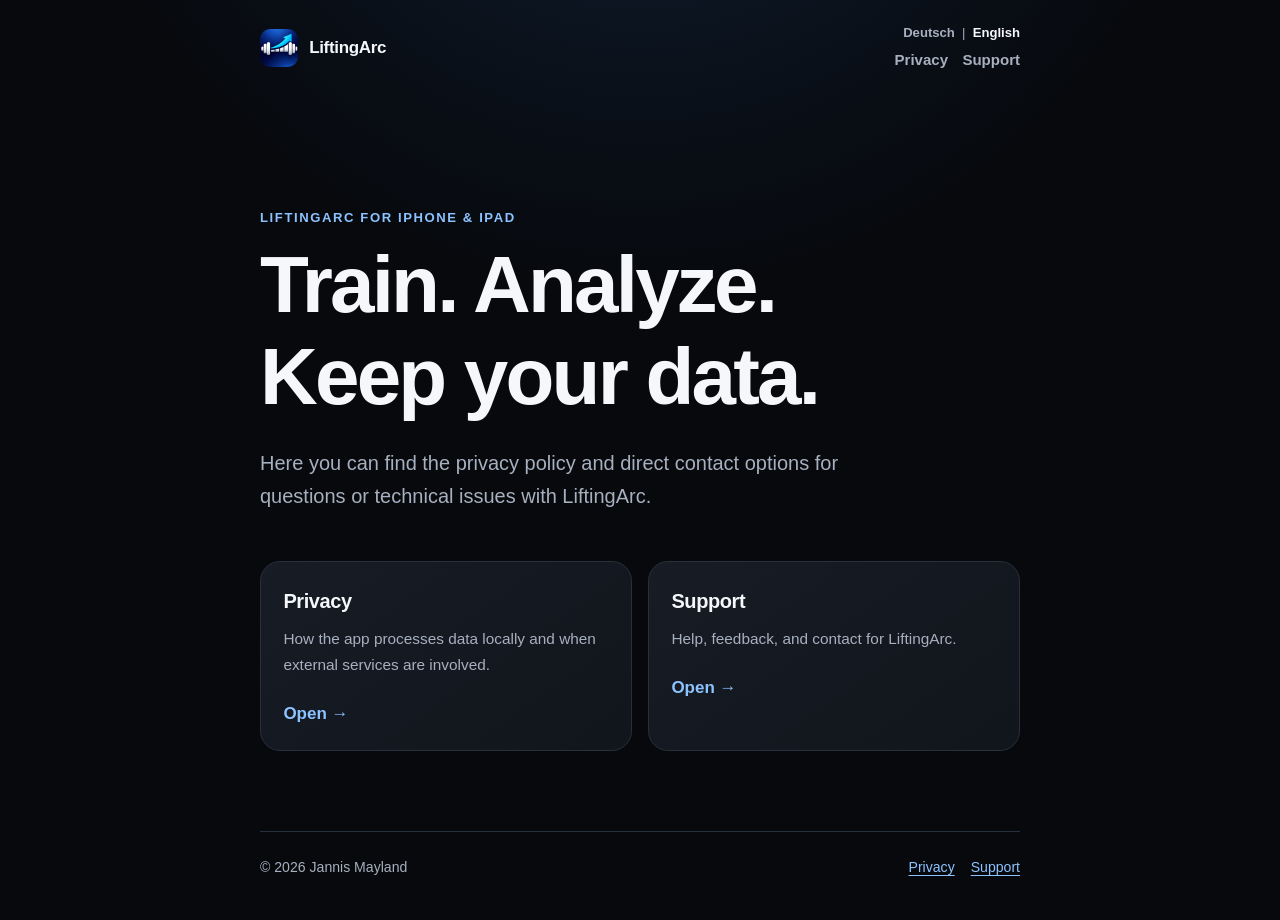
==== en/index.html @ fb60d9b6 "Add English home page" ====
<!doctype html>
<html lang="en">
  <head>
    <meta charset="utf-8">
    <meta name="viewport" content="width=device-width, initial-scale=1">
    <meta name="description" content="Privacy and support for the iOS app LiftingArc.">
    <meta name="referrer" content="no-referrer">
    <link rel="alternate" hreflang="de" href="https://jamay5555.github.io/liftingarc/">
    <link rel="alternate" hreflang="en" href="https://jamay5555.github.io/liftingarc/en/">
    <title>LiftingArc – Privacy &amp; Support</title>
    <link rel="icon" href="../app-icon.png" type="image/png">
    <link rel="stylesheet" href="../styles.css">
  </head>
  <body>
    <a class="skip-link" href="#content">Skip to content</a>
    <header class="site-header">
      <a class="brand" href="./" aria-label="LiftingArc home">
        <img src="../app-icon.png" alt="" width="38" height="38">
        <span>LiftingArc</span>
      </a>
      <div class="header-actions">
        <nav class="language-switch" aria-label="Select language">
          <a href="../" lang="de">Deutsch</a>
          <span aria-hidden="true">|</span>
          <a href="./" aria-current="page">English</a>
        </nav>
        <nav class="site-nav" aria-label="Main navigation">
          <a href="../privacy/en/">Privacy</a>
          <a href="../support/en/">Support</a>
        </nav>
      </div>
    </header>

    <main id="content">
      <p class="eyebrow">LiftingArc for iPhone &amp; iPad</p>
      <h1>Train. Analyze. Keep your data.</h1>
      <p class="lead">
        Here you can find the privacy policy and direct contact options for questions or technical issues with LiftingArc.
      </p>

      <div class="action-grid">
        <a class="action-card" href="../privacy/en/">
          <span class="card-title">Privacy</span>
          <span class="card-copy">How the app processes data locally and when external services are involved.</span>
          <span class="card-arrow" aria-hidden="true">Open →</span>
        </a>
        <a class="action-card" href="../support/en/">
          <span class="card-title">Support</span>
          <span class="card-copy">Help, feedback, and contact for LiftingArc.</span>
          <span class="card-arrow" aria-hidden="true">Open →</span>
        </a>
      </div>
    </main>

    <footer class="site-footer">
      <p>© 2026 Jannis Mayland</p>
      <nav aria-label="Legal links">
        <a href="../privacy/en/">Privacy</a>
        <a href="../support/en/">Support</a>
      </nav>
    </footer>
  </body>
</html>
---- styles.css ----
:root {
  color-scheme: dark;
  --background: #07090d;
  --surface: #11151c;
  --surface-raised: #171c25;
  --border: #28303d;
  --text: #f5f7fb;
  --muted: #a7b0bf;
  --accent: #5aa7ff;
  --accent-strong: #8cc3ff;
  --max-width: 760px;
}

* {
  box-sizing: border-box;
}

html {
  background: var(--background);
  scroll-behavior: smooth;
}

body {
  min-height: 100vh;
  margin: 0;
  background:
    radial-gradient(circle at 50% -18rem, rgba(55, 130, 220, 0.19), transparent 36rem),
    var(--background);
  color: var(--text);
  font-family: -apple-system, BlinkMacSystemFont, "SF Pro Text", "Segoe UI", sans-serif;
  font-size: 17px;
  line-height: 1.65;
  -webkit-font-smoothing: antialiased;
}

a {
  color: var(--accent-strong);
  text-underline-offset: 0.18em;
}

a:hover {
  color: #c2dfff;
}

a:focus-visible {
  border-radius: 5px;
  outline: 3px solid var(--accent);
  outline-offset: 4px;
}

.skip-link {
  position: absolute;
  top: -5rem;
  left: 1rem;
  z-index: 10;
  padding: 0.7rem 1rem;
  border-radius: 10px;
  background: var(--text);
  color: var(--background);
  font-weight: 700;
}

.skip-link:focus {
  top: 1rem;
}

.site-header,
.site-footer,
main {
  width: min(calc(100% - 2rem), var(--max-width));
  margin-inline: auto;
}

.site-header {
  display: flex;
  align-items: center;
  justify-content: space-between;
  gap: 1rem;
  padding-block: 1.4rem;
}

.brand {
  display: inline-flex;
  align-items: center;
  gap: 0.7rem;
  color: var(--text);
  font-weight: 750;
  letter-spacing: -0.02em;
  text-decoration: none;
}

.brand img {
  width: 38px;
  height: 38px;
  border-radius: 10px;
}

.header-actions {
  display: grid;
  justify-items: end;
  gap: 0.25rem;
}

.site-nav,
.language-switch {
  display: flex;
  flex-wrap: wrap;
  justify-content: flex-end;
}

.site-nav {
  gap: 0.35rem 0.9rem;
}

.language-switch {
  gap: 0.2rem 0.45rem;
  color: var(--muted);
  font-size: 0.82rem;
}

.site-nav a,
.language-switch a {
  color: var(--muted);
  font-weight: 650;
  text-decoration: none;
}

.site-nav a {
  font-size: 0.94rem;
}

.language-switch a[aria-current="page"],
.site-nav a[aria-current="page"],
.site-nav a:hover,
.language-switch a:hover {
  color: var(--text);
}

main {
  padding-block: clamp(3.5rem, 10vw, 7rem) 5rem;
}

.document main {
  padding-top: clamp(2.5rem, 7vw, 5rem);
}

.eyebrow {
  margin: 0 0 0.65rem;
  color: var(--accent-strong);
  font-size: 0.82rem;
  font-weight: 800;
  letter-spacing: 0.12em;
  text-transform: uppercase;
}

h1,
h2 {
  line-height: 1.15;
  letter-spacing: -0.035em;
  text-wrap: balance;
}

h1 {
  max-width: 15ch;
  margin: 0;
  font-size: clamp(2.55rem, 9vw, 5rem);
}

.document h1 {
  max-width: 18ch;
  font-size: clamp(2.35rem, 7vw, 4.25rem);
}

h2 {
  margin: 3.2rem 0 0.8rem;
  font-size: clamp(1.45rem, 4vw, 1.85rem);
}

p,
ul {
  margin-block: 0 1rem;
}

ul {
  padding-left: 1.35rem;
}

li + li {
  margin-top: 0.4rem;
}

.lead {
  max-width: 58ch;
  margin-top: 1.5rem;
  color: var(--muted);
  font-size: clamp(1.08rem, 2.5vw, 1.25rem);
}

.action-grid {
  display: grid;
  grid-template-columns: repeat(2, minmax(0, 1fr));
  gap: 1rem;
  margin-top: 3rem;
}

.action-card {
  min-height: 190px;
  padding: 1.4rem;
  border: 1px solid var(--border);
  border-radius: 20px;
  background: linear-gradient(145deg, var(--surface-raised), var(--surface));
  color: var(--text);
  text-decoration: none;
}

.action-card:hover {
  border-color: #3f6f9f;
  color: var(--text);
}

.action-card span {
  display: block;
}

.action-card .card-title {
  margin-bottom: 0.55rem;
  font-size: 1.25rem;
  font-weight: 750;
  letter-spacing: -0.02em;
}

.action-card .card-copy {
  color: var(--muted);
  font-size: 0.96rem;
}

.action-card .card-arrow {
  margin-top: 1.4rem;
  color: var(--accent-strong);
  font-weight: 750;
}

.meta {
  margin: 0.9rem 0 2.5rem;
  color: var(--muted);
  font-size: 0.94rem;
}

.notice,
.contact-card {
  margin-block: 2rem;
  padding: 1.25rem 1.35rem;
  border: 1px solid var(--border);
  border-radius: 16px;
  background: var(--surface);
}

.notice p:last-child,
.contact-card p:last-child {
  margin-bottom: 0;
}

.contact-link {
  display: inline-block;
  font-size: clamp(1.05rem, 4vw, 1.3rem);
  font-weight: 750;
  overflow-wrap: anywhere;
}

.site-footer {
  display: flex;
  flex-wrap: wrap;
  justify-content: space-between;
  gap: 0.7rem 1.2rem;
  padding-block: 1.5rem 2.5rem;
  border-top: 1px solid var(--border);
  color: var(--muted);
  font-size: 0.88rem;
}

.site-footer p {
  margin: 0;
}

.site-footer nav {
  display: flex;
  gap: 1rem;
}

@media (max-width: 620px) {
  .site-header {
    align-items: flex-start;
    flex-direction: column;
  }

  .header-actions,
  .site-nav,
  .language-switch {
    justify-items: start;
    justify-content: flex-start;
  }

  .action-grid {
    grid-template-columns: 1fr;
  }

  .action-card {
    min-height: 0;
  }
}

@media (prefers-reduced-motion: reduce) {
  html {
    scroll-behavior: auto;
  }
}
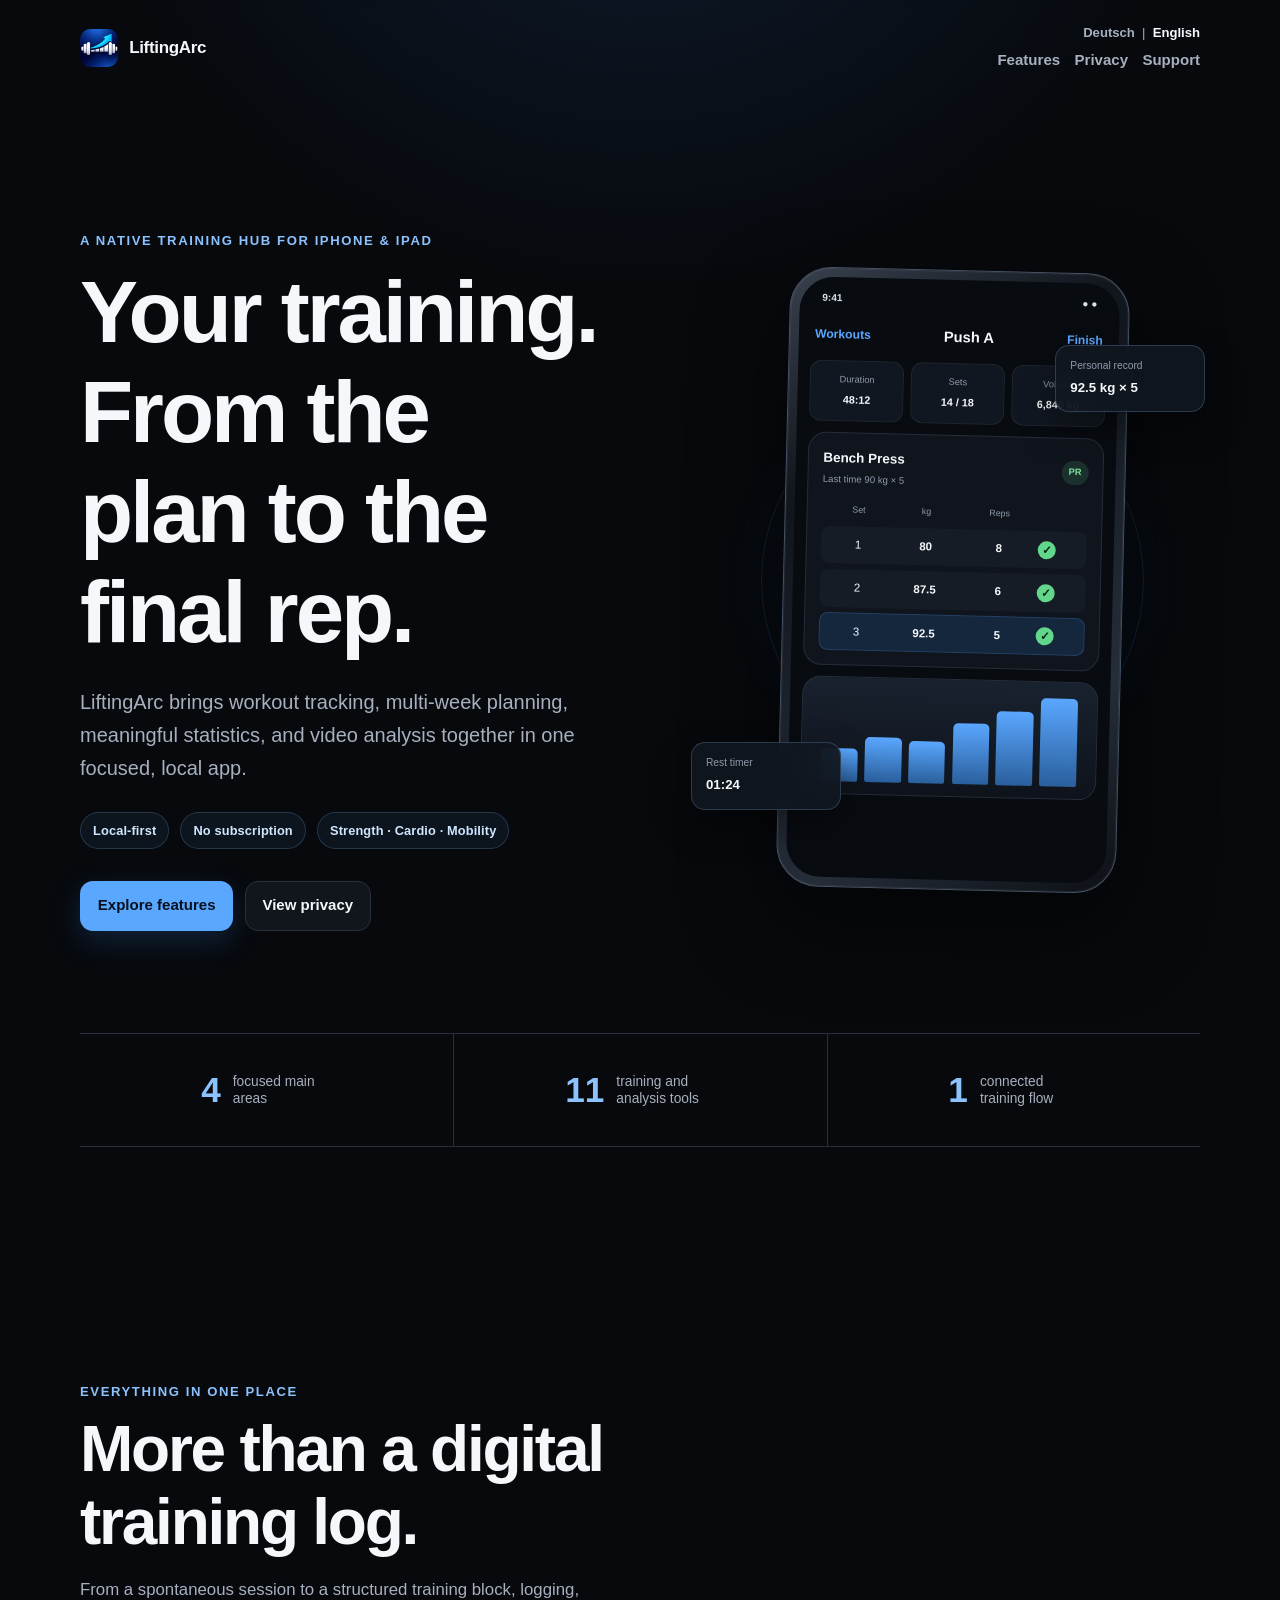
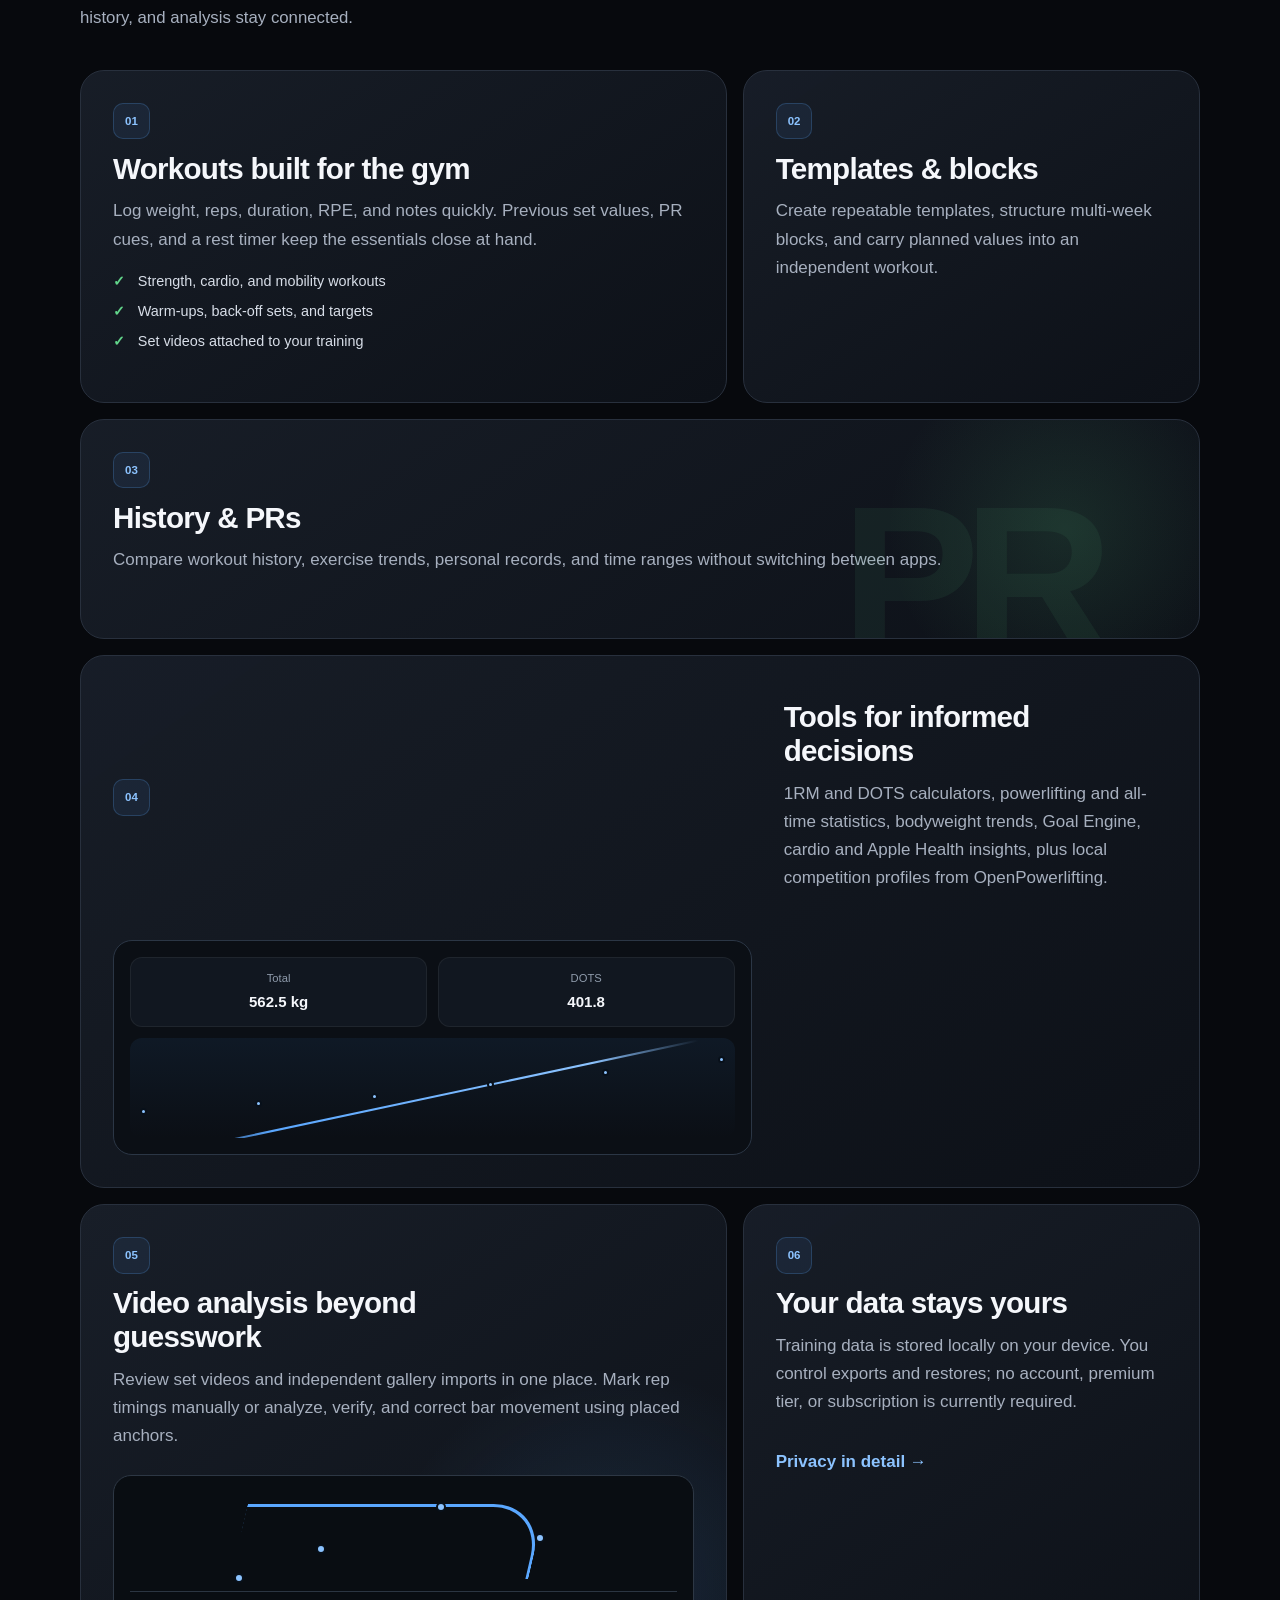
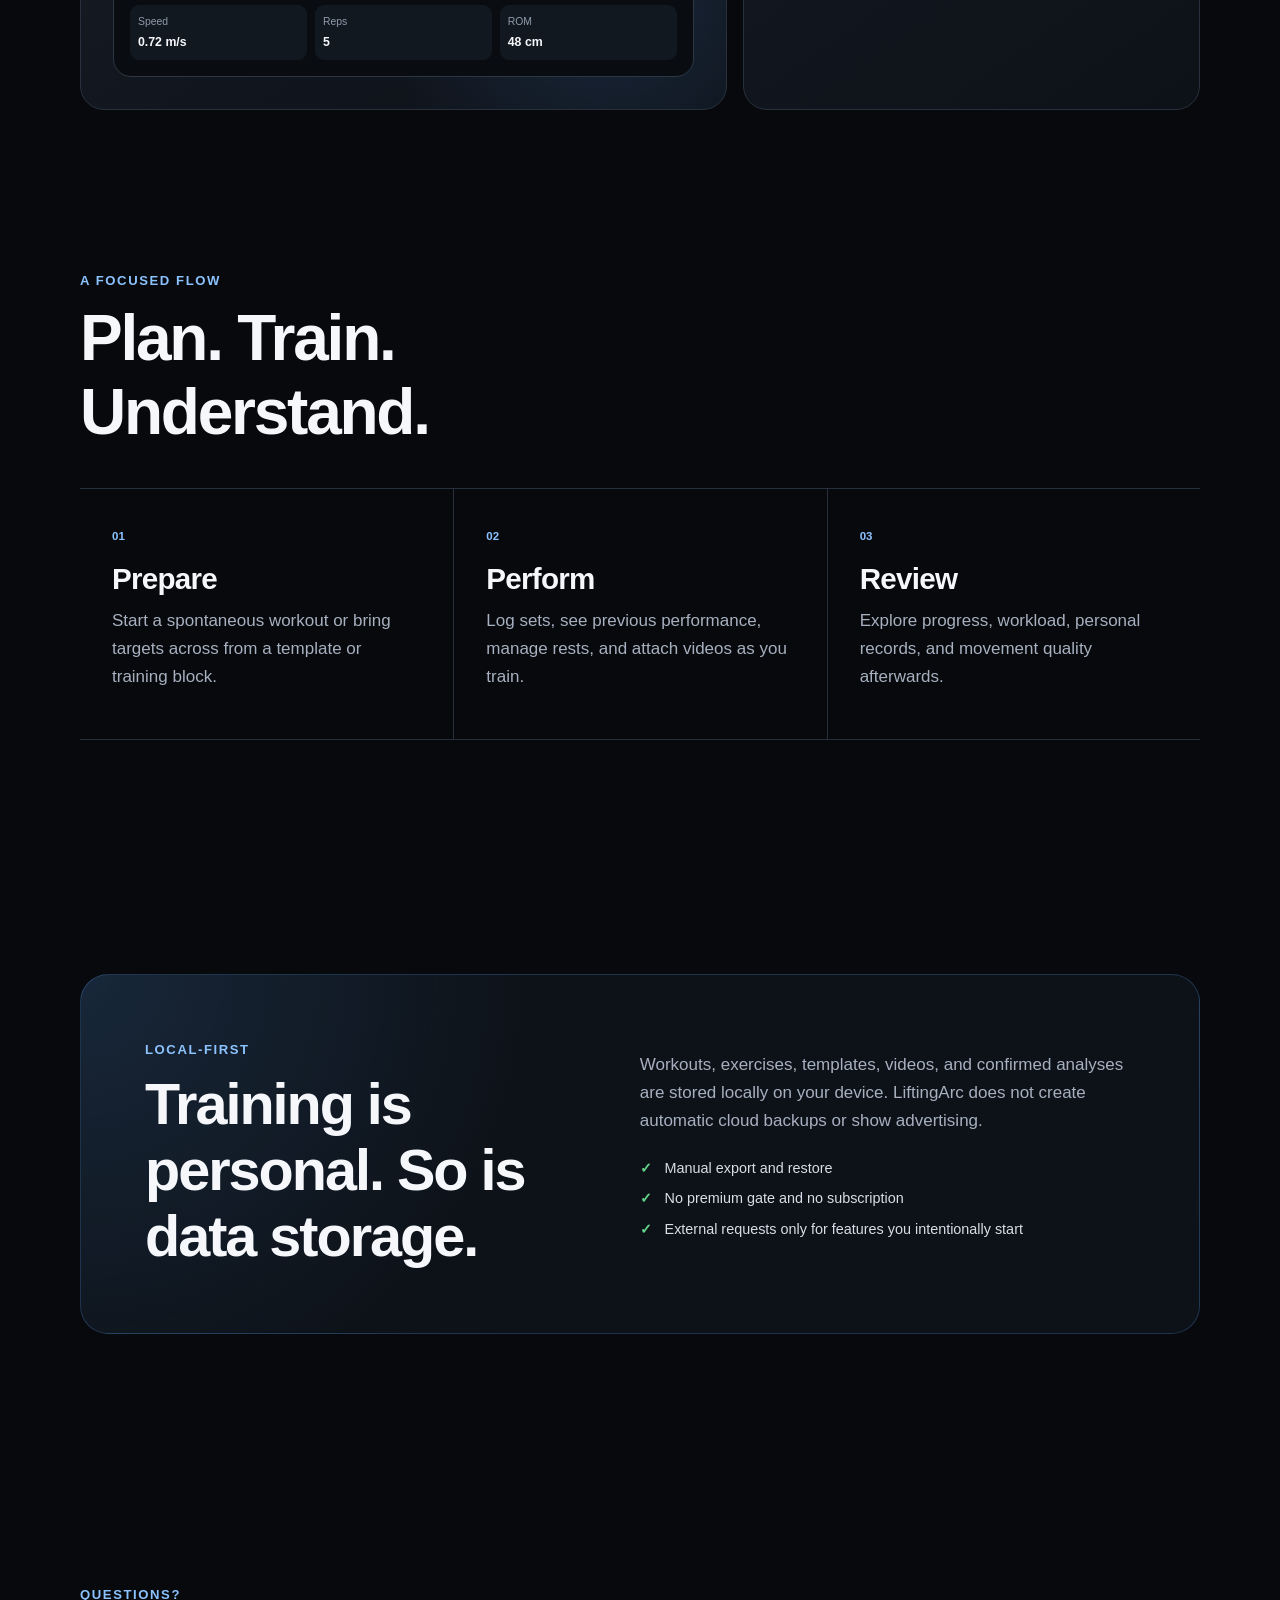
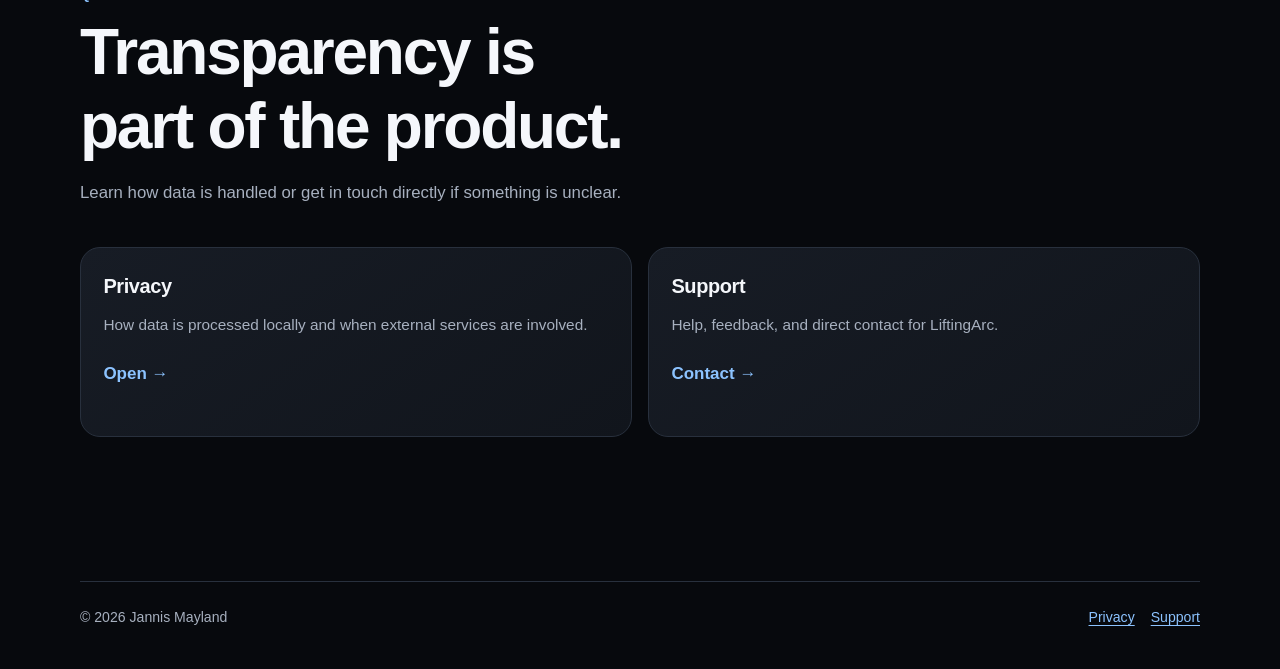
==== commit 343be8d1: "Expand LiftingArc product landing page" ====
--- a/en/index.html
+++ b/en/index.html
@@ -3,61 +3,80 @@
   <head>
     <meta charset="utf-8">
     <meta name="viewport" content="width=device-width, initial-scale=1">
-    <meta name="description" content="Privacy and support for the iOS app LiftingArc.">
+    <meta name="description" content="LiftingArc is a local iOS app for workout tracking, training plans, statistics, and video analysis on iPhone and iPad.">
     <meta name="referrer" content="no-referrer">
     <link rel="alternate" hreflang="de" href="https://jamay5555.github.io/liftingarc/">
     <link rel="alternate" hreflang="en" href="https://jamay5555.github.io/liftingarc/en/">
-    <title>LiftingArc – Privacy &amp; Support</title>
+    <title>LiftingArc – Plan, track, and analyze your training</title>
     <link rel="icon" href="../app-icon.png" type="image/png">
     <link rel="stylesheet" href="../styles.css">
   </head>
-  <body>
+  <body class="landing">
     <a class="skip-link" href="#content">Skip to content</a>
     <header class="site-header">
-      <a class="brand" href="./" aria-label="LiftingArc home">
-        <img src="../app-icon.png" alt="" width="38" height="38">
-        <span>LiftingArc</span>
-      </a>
+      <a class="brand" href="./" aria-label="LiftingArc home"><img src="../app-icon.png" alt="" width="38" height="38"><span>LiftingArc</span></a>
       <div class="header-actions">
-        <nav class="language-switch" aria-label="Select language">
-          <a href="../" lang="de">Deutsch</a>
-          <span aria-hidden="true">|</span>
-          <a href="./" aria-current="page">English</a>
-        </nav>
-        <nav class="site-nav" aria-label="Main navigation">
-          <a href="../privacy/en/">Privacy</a>
-          <a href="../support/en/">Support</a>
-        </nav>
+        <nav class="language-switch" aria-label="Select language"><a href="../" lang="de">Deutsch</a><span aria-hidden="true">|</span><a href="./" aria-current="page">English</a></nav>
+        <nav class="site-nav" aria-label="Main navigation"><a href="#features">Features</a><a href="../privacy/en/">Privacy</a><a href="../support/en/">Support</a></nav>
       </div>
     </header>
 
     <main id="content">
-      <p class="eyebrow">LiftingArc for iPhone &amp; iPad</p>
-      <h1>Train. Analyze. Keep your data.</h1>
-      <p class="lead">
-        Here you can find the privacy policy and direct contact options for questions or technical issues with LiftingArc.
-      </p>
+      <section class="hero" aria-labelledby="hero-title">
+        <div class="hero-copy">
+          <p class="eyebrow">A native training hub for iPhone &amp; iPad</p>
+          <h1 id="hero-title">Your training. From the plan to the final rep.</h1>
+          <p class="lead">LiftingArc brings workout tracking, multi-week planning, meaningful statistics, and video analysis together in one focused, local app.</p>
+          <div class="hero-tags" aria-label="Key characteristics"><span>Local-first</span><span>No subscription</span><span>Strength · Cardio · Mobility</span></div>
+          <div class="hero-actions"><a class="button button-primary" href="#features">Explore features</a><a class="button button-secondary" href="../privacy/en/">View privacy</a></div>
+        </div>
+        <div class="app-visual" role="img" aria-label="Stylized LiftingArc workout screen showing bench press, set values, and a personal record">
+          <div class="visual-glow" aria-hidden="true"></div>
+          <div class="phone-frame"><div class="phone-screen">
+            <div class="mock-status"><span>9:41</span><span>● ●</span></div>
+            <div class="mock-toolbar"><span class="mock-back">Workouts</span><strong>Push A</strong><span class="mock-done">Finish</span></div>
+            <div class="mock-summary"><div><span>Duration</span><strong>48:12</strong></div><div><span>Sets</span><strong>14 / 18</strong></div><div><span>Volume</span><strong>6,840 kg</strong></div></div>
+            <div class="mock-exercise">
+              <div class="mock-exercise-head"><div><strong>Bench Press</strong><span>Last time 90 kg × 5</span></div><span class="mock-pr">PR</span></div>
+              <div class="mock-set mock-set-head"><span>Set</span><span>kg</span><span>Reps</span><span></span></div>
+              <div class="mock-set"><span>1</span><strong>80</strong><strong>8</strong><i>✓</i></div><div class="mock-set"><span>2</span><strong>87.5</strong><strong>6</strong><i>✓</i></div><div class="mock-set active"><span>3</span><strong>92.5</strong><strong>5</strong><i>✓</i></div>
+            </div>
+            <div class="mock-chart" aria-hidden="true"><span style="--bar: 38%"></span><span style="--bar: 52%"></span><span style="--bar: 48%"></span><span style="--bar: 70%"></span><span style="--bar: 84%"></span><span style="--bar: 100%"></span></div>
+          </div></div>
+          <div class="floating-card floating-card-top"><span>Personal record</span><strong>92.5 kg × 5</strong></div><div class="floating-card floating-card-bottom"><span>Rest timer</span><strong>01:24</strong></div>
+        </div>
+      </section>
 
-      <div class="action-grid">
-        <a class="action-card" href="../privacy/en/">
-          <span class="card-title">Privacy</span>
-          <span class="card-copy">How the app processes data locally and when external services are involved.</span>
-          <span class="card-arrow" aria-hidden="true">Open →</span>
-        </a>
-        <a class="action-card" href="../support/en/">
-          <span class="card-title">Support</span>
-          <span class="card-copy">Help, feedback, and contact for LiftingArc.</span>
-          <span class="card-arrow" aria-hidden="true">Open →</span>
-        </a>
-      </div>
+      <section class="quick-facts" aria-label="LiftingArc overview"><div><strong>4</strong><span>focused main areas</span></div><div><strong>11</strong><span>training and analysis tools</span></div><div><strong>1</strong><span>connected training flow</span></div></section>
+
+      <section id="features" class="section-block" aria-labelledby="features-title">
+        <div class="section-heading"><p class="eyebrow">Everything in one place</p><h2 id="features-title">More than a digital training log.</h2><p>From a spontaneous session to a structured training block, logging, history, and analysis stay connected.</p></div>
+        <div class="feature-grid">
+          <article class="feature-card feature-card-large"><span class="feature-index" aria-hidden="true">01</span><h3>Workouts built for the gym</h3><p>Log weight, reps, duration, RPE, and notes quickly. Previous set values, PR cues, and a rest timer keep the essentials close at hand.</p><ul class="check-list"><li>Strength, cardio, and mobility workouts</li><li>Warm-ups, back-off sets, and targets</li><li>Set videos attached to your training</li></ul></article>
+          <article class="feature-card"><span class="feature-index" aria-hidden="true">02</span><h3>Templates &amp; blocks</h3><p>Create repeatable templates, structure multi-week blocks, and carry planned values into an independent workout.</p></article>
+          <article class="feature-card"><span class="feature-index" aria-hidden="true">03</span><h3>History &amp; PRs</h3><p>Compare workout history, exercise trends, personal records, and time ranges without switching between apps.</p></article>
+          <article class="feature-card feature-card-wide"><span class="feature-index" aria-hidden="true">04</span><div><h3>Tools for informed decisions</h3><p>1RM and DOTS calculators, powerlifting and all-time statistics, bodyweight trends, Goal Engine, cardio and Apple Health insights, plus local competition profiles from OpenPowerlifting.</p></div><div class="mini-dashboard" aria-hidden="true"><div class="metric-pill"><span>Total</span><strong>562.5 kg</strong></div><div class="metric-pill"><span>DOTS</span><strong>401.8</strong></div><div class="trend-line"><i></i><i></i><i></i><i></i><i></i><i></i></div></div></article>
+          <article class="feature-card feature-card-large video-card"><span class="feature-index" aria-hidden="true">05</span><h3>Video analysis beyond guesswork</h3><p>Review set videos and independent gallery imports in one place. Mark rep timings manually or analyze, verify, and correct bar movement using placed anchors.</p><div class="rep-visual" aria-hidden="true"><div class="bar-path"><span></span><span></span><span></span><span></span></div><div class="rep-stats"><span><small>Speed</small><strong>0.72 m/s</strong></span><span><small>Reps</small><strong>5</strong></span><span><small>ROM</small><strong>48 cm</strong></span></div></div></article>
+          <article class="feature-card privacy-feature"><span class="feature-index" aria-hidden="true">06</span><h3>Your data stays yours</h3><p>Training data is stored locally on your device. You control exports and restores; no account, premium tier, or subscription is currently required.</p><a href="../privacy/en/">Privacy in detail →</a></article>
+        </div>
+      </section>
+
+      <section class="workflow section-block" aria-labelledby="workflow-title">
+        <div class="section-heading"><p class="eyebrow">A focused flow</p><h2 id="workflow-title">Plan. Train. Understand.</h2></div>
+        <ol class="workflow-grid"><li><span>01</span><h3>Prepare</h3><p>Start a spontaneous workout or bring targets across from a template or training block.</p></li><li><span>02</span><h3>Perform</h3><p>Log sets, see previous performance, manage rests, and attach videos as you train.</p></li><li><span>03</span><h3>Review</h3><p>Explore progress, workload, personal records, and movement quality afterwards.</p></li></ol>
+      </section>
+
+      <section class="privacy-panel" aria-labelledby="privacy-title">
+        <div><p class="eyebrow">Local-first</p><h2 id="privacy-title">Training is personal. So is data storage.</h2></div>
+        <div class="privacy-copy"><p>Workouts, exercises, templates, videos, and confirmed analyses are stored locally on your device. LiftingArc does not create automatic cloud backups or show advertising.</p><ul class="check-list compact"><li>Manual export and restore</li><li>No premium gate and no subscription</li><li>External requests only for features you intentionally start</li></ul></div>
+      </section>
+
+      <section class="closing-section" aria-labelledby="closing-title">
+        <p class="eyebrow">Questions?</p><h2 id="closing-title">Transparency is part of the product.</h2><p>Learn how data is handled or get in touch directly if something is unclear.</p>
+        <div class="legal-grid"><a class="action-card" href="../privacy/en/"><span class="card-title">Privacy</span><span class="card-copy">How data is processed locally and when external services are involved.</span><span class="card-arrow" aria-hidden="true">Open →</span></a><a class="action-card" href="../support/en/"><span class="card-title">Support</span><span class="card-copy">Help, feedback, and direct contact for LiftingArc.</span><span class="card-arrow" aria-hidden="true">Contact →</span></a></div>
+      </section>
     </main>
 
-    <footer class="site-footer">
-      <p>© 2026 Jannis Mayland</p>
-      <nav aria-label="Legal links">
-        <a href="../privacy/en/">Privacy</a>
-        <a href="../support/en/">Support</a>
-      </nav>
-    </footer>
+    <footer class="site-footer"><p>© 2026 Jannis Mayland</p><nav aria-label="Legal links"><a href="../privacy/en/">Privacy</a><a href="../support/en/">Support</a></nav></footer>
   </body>
 </html>
--- a/styles.css
+++ b/styles.css
@@ -3,12 +3,15 @@
   --background: #07090d;
   --surface: #11151c;
   --surface-raised: #171c25;
+  --surface-soft: #0d1118;
   --border: #28303d;
   --text: #f5f7fb;
   --muted: #a7b0bf;
   --accent: #5aa7ff;
   --accent-strong: #8cc3ff;
-  --max-width: 760px;
+  --success: #62d68b;
+  --max-width: 1120px;
+  --document-width: 760px;
 }
 
 * {
@@ -141,6 +144,7 @@
 }
 
 .document main {
+  width: min(calc(100% - 2rem), var(--document-width));
   padding-top: clamp(2.5rem, 7vw, 5rem);
 }
 
@@ -238,6 +242,698 @@
   margin-top: 1.4rem;
   color: var(--accent-strong);
   font-weight: 750;
+}
+
+.landing main {
+  padding-block: 2rem 7rem;
+}
+
+.hero {
+  display: grid;
+  grid-template-columns: minmax(0, 1.04fr) minmax(380px, 0.96fr);
+  align-items: center;
+  gap: clamp(2.5rem, 7vw, 6.5rem);
+  min-height: min(760px, calc(100vh - 100px));
+  padding-block: clamp(3rem, 8vw, 6.5rem);
+}
+
+.hero-copy h1 {
+  max-width: 13ch;
+  font-size: clamp(3rem, 6.8vw, 5.8rem);
+}
+
+.hero-copy .lead {
+  max-width: 52ch;
+}
+
+.hero-tags,
+.hero-actions {
+  display: flex;
+  flex-wrap: wrap;
+  gap: 0.7rem;
+}
+
+.hero-tags {
+  margin-top: 1.7rem;
+}
+
+.hero-tags span {
+  padding: 0.42rem 0.75rem;
+  border: 1px solid rgba(140, 195, 255, 0.2);
+  border-radius: 999px;
+  background: rgba(90, 167, 255, 0.07);
+  color: #cfe6ff;
+  font-size: 0.8rem;
+  font-weight: 700;
+  letter-spacing: 0.01em;
+}
+
+.hero-actions {
+  margin-top: 2rem;
+}
+
+.button {
+  display: inline-flex;
+  min-height: 48px;
+  align-items: center;
+  justify-content: center;
+  padding: 0.72rem 1.05rem;
+  border: 1px solid transparent;
+  border-radius: 13px;
+  font-size: 0.94rem;
+  font-weight: 760;
+  text-decoration: none;
+}
+
+.button-primary {
+  background: var(--accent);
+  color: #06111d;
+  box-shadow: 0 10px 30px rgba(57, 142, 238, 0.2);
+}
+
+.button-primary:hover {
+  background: #7abaff;
+  color: #06111d;
+}
+
+.button-secondary {
+  border-color: var(--border);
+  background: var(--surface);
+  color: var(--text);
+}
+
+.button-secondary:hover {
+  border-color: #526071;
+  color: var(--text);
+}
+
+.app-visual {
+  position: relative;
+  display: grid;
+  min-height: 590px;
+  place-items: center;
+  isolation: isolate;
+}
+
+.visual-glow {
+  position: absolute;
+  z-index: -2;
+  width: 92%;
+  aspect-ratio: 1;
+  border-radius: 50%;
+  background: radial-gradient(circle, rgba(54, 145, 255, 0.22), rgba(21, 79, 148, 0.08) 45%, transparent 70%);
+  filter: blur(6px);
+}
+
+.app-visual::before,
+.app-visual::after {
+  position: absolute;
+  z-index: -1;
+  width: 77%;
+  aspect-ratio: 1;
+  border: 1px solid rgba(114, 182, 255, 0.12);
+  border-radius: 50%;
+  content: "";
+}
+
+.app-visual::after {
+  width: 56%;
+  border-color: rgba(114, 182, 255, 0.08);
+}
+
+.phone-frame {
+  width: min(340px, 78vw);
+  padding: 9px;
+  border: 1px solid #465263;
+  border-radius: 42px;
+  background: linear-gradient(145deg, #39414e, #11151c 28%, #252d39 75%, #0d1015);
+  box-shadow: 0 32px 85px rgba(0, 0, 0, 0.55), inset 0 0 0 1px rgba(255, 255, 255, 0.06);
+  transform: rotate(1.4deg);
+}
+
+.phone-screen {
+  min-height: 600px;
+  padding: 0.65rem 0.75rem 1rem;
+  overflow: hidden;
+  border-radius: 34px;
+  background: #080b10;
+  font-size: 0.72rem;
+}
+
+.mock-status,
+.mock-toolbar,
+.mock-exercise-head,
+.mock-set {
+  display: flex;
+  align-items: center;
+  justify-content: space-between;
+}
+
+.mock-status {
+  padding: 0.15rem 0.65rem 0.55rem;
+  color: #d9e0e9;
+  font-size: 0.63rem;
+  font-weight: 700;
+}
+
+.mock-toolbar {
+  min-height: 2.8rem;
+  padding: 0.4rem 0.25rem 0.9rem;
+  font-size: 0.76rem;
+}
+
+.mock-toolbar strong {
+  font-size: 0.92rem;
+}
+
+.mock-back,
+.mock-done {
+  color: var(--accent);
+  font-weight: 700;
+}
+
+.mock-summary {
+  display: grid;
+  grid-template-columns: repeat(3, 1fr);
+  gap: 0.4rem;
+}
+
+.mock-summary div,
+.metric-pill {
+  padding: 0.7rem 0.45rem;
+  border: 1px solid rgba(255, 255, 255, 0.06);
+  border-radius: 12px;
+  background: #111720;
+  text-align: center;
+}
+
+.mock-summary span,
+.mock-summary strong,
+.mock-exercise-head span,
+.mock-exercise-head strong {
+  display: block;
+}
+
+.mock-summary span,
+.mock-exercise-head span,
+.mock-set-head,
+.floating-card span,
+.metric-pill span,
+.rep-stats small {
+  color: #8f9bab;
+}
+
+.mock-summary span {
+  margin-bottom: 0.18rem;
+  font-size: 0.58rem;
+}
+
+.mock-summary strong {
+  font-size: 0.67rem;
+}
+
+.mock-exercise {
+  margin-top: 0.7rem;
+  padding: 0.9rem;
+  border: 1px solid #242d39;
+  border-radius: 18px;
+  background: #10151d;
+}
+
+.mock-exercise-head {
+  margin-bottom: 0.7rem;
+}
+
+.mock-exercise-head strong {
+  font-size: 0.84rem;
+}
+
+.mock-exercise-head span:not(.mock-pr) {
+  margin-top: 0.1rem;
+  font-size: 0.6rem;
+}
+
+.mock-pr {
+  padding: 0.25rem 0.43rem;
+  border-radius: 999px;
+  background: rgba(98, 214, 139, 0.14);
+  color: #79e59f !important;
+  font-size: 0.58rem;
+  font-weight: 800;
+}
+
+.mock-set {
+  display: grid;
+  grid-template-columns: 1fr 1.2fr 1.2fr 0.7fr;
+  gap: 0.35rem;
+  min-height: 2.35rem;
+  margin-top: 0.35rem;
+  padding-inline: 0.55rem;
+  border-radius: 9px;
+  background: #161c25;
+  text-align: center;
+}
+
+.mock-set-head {
+  min-height: 1.4rem;
+  background: transparent;
+  font-size: 0.55rem;
+}
+
+.mock-set.active {
+  background: rgba(49, 130, 222, 0.16);
+  box-shadow: inset 0 0 0 1px rgba(90, 167, 255, 0.2);
+}
+
+.mock-set i {
+  display: grid;
+  width: 18px;
+  height: 18px;
+  place-items: center;
+  border-radius: 50%;
+  background: var(--success);
+  color: #082112;
+  font-style: normal;
+  font-weight: 900;
+}
+
+.mock-chart {
+  display: flex;
+  height: 118px;
+  align-items: end;
+  gap: 0.45rem;
+  margin-top: 0.7rem;
+  padding: 1rem 1.2rem 0.75rem;
+  border: 1px solid #242d39;
+  border-radius: 18px;
+  background: linear-gradient(180deg, rgba(26, 36, 50, 0.9), rgba(15, 20, 28, 0.9));
+}
+
+.mock-chart span {
+  width: 100%;
+  height: var(--bar);
+  border-radius: 5px 5px 2px 2px;
+  background: linear-gradient(180deg, var(--accent), #2a5f9c);
+}
+
+.floating-card {
+  position: absolute;
+  min-width: 150px;
+  padding: 0.78rem 0.9rem;
+  border: 1px solid rgba(140, 195, 255, 0.22);
+  border-radius: 14px;
+  background: rgba(17, 23, 32, 0.92);
+  box-shadow: 0 16px 36px rgba(0, 0, 0, 0.35);
+  backdrop-filter: blur(18px);
+}
+
+.floating-card span,
+.floating-card strong {
+  display: block;
+}
+
+.floating-card span {
+  margin-bottom: 0.12rem;
+  font-size: 0.64rem;
+}
+
+.floating-card strong {
+  font-size: 0.83rem;
+}
+
+.floating-card-top {
+  top: 12%;
+  right: -1%;
+}
+
+.floating-card-bottom {
+  bottom: 13%;
+  left: -3%;
+}
+
+.quick-facts {
+  display: grid;
+  grid-template-columns: repeat(3, 1fr);
+  margin-bottom: clamp(6rem, 12vw, 10rem);
+  border-block: 1px solid var(--border);
+}
+
+.quick-facts div {
+  display: flex;
+  min-height: 112px;
+  align-items: center;
+  justify-content: center;
+  gap: 0.75rem;
+  padding: 1.2rem;
+  text-align: center;
+}
+
+.quick-facts div + div {
+  border-left: 1px solid var(--border);
+}
+
+.quick-facts strong {
+  color: var(--accent-strong);
+  font-size: 2.2rem;
+  line-height: 1;
+}
+
+.quick-facts span {
+  max-width: 13ch;
+  color: var(--muted);
+  font-size: 0.86rem;
+  line-height: 1.25;
+  text-align: left;
+}
+
+.section-block {
+  padding-block: clamp(3rem, 7vw, 5rem);
+  scroll-margin-top: 1rem;
+}
+
+.section-heading {
+  max-width: 730px;
+  margin-bottom: 2.4rem;
+}
+
+.section-heading h2,
+.privacy-panel h2,
+.closing-section h2 {
+  max-width: 18ch;
+  margin: 0;
+  font-size: clamp(2.3rem, 5vw, 4.5rem);
+}
+
+.section-heading > p:last-child,
+.closing-section > p:not(.eyebrow) {
+  max-width: 58ch;
+  margin-top: 1rem;
+  color: var(--muted);
+  font-size: 1.05rem;
+}
+
+.feature-grid {
+  display: grid;
+  grid-template-columns: repeat(12, minmax(0, 1fr));
+  gap: 1rem;
+}
+
+.feature-card {
+  position: relative;
+  grid-column: span 5;
+  min-height: 280px;
+  padding: clamp(1.4rem, 3vw, 2rem);
+  overflow: hidden;
+  border: 1px solid var(--border);
+  border-radius: 24px;
+  background: linear-gradient(145deg, rgba(24, 30, 40, 0.96), rgba(13, 17, 24, 0.98));
+}
+
+.feature-card:nth-child(3) {
+  grid-column: 1 / -1;
+  min-height: 220px;
+  background:
+    radial-gradient(circle at 88% 50%, rgba(98, 214, 139, 0.12), transparent 18%),
+    linear-gradient(145deg, rgba(24, 30, 40, 0.96), rgba(13, 17, 24, 0.98));
+}
+
+.feature-card:nth-child(3)::after {
+  position: absolute;
+  right: clamp(2rem, 8vw, 7rem);
+  bottom: -0.22em;
+  color: rgba(98, 214, 139, 0.07);
+  content: "PR";
+  font-size: clamp(7rem, 18vw, 13rem);
+  font-weight: 900;
+  line-height: 1;
+  letter-spacing: -0.08em;
+}
+
+.feature-card-large {
+  grid-column: span 7;
+}
+
+.feature-card-wide {
+  display: grid;
+  grid-column: 1 / -1;
+  grid-template-columns: 1.25fr 0.75fr;
+  align-items: center;
+  gap: 2rem;
+  min-height: 320px;
+}
+
+.feature-card h3,
+.workflow-grid h3 {
+  max-width: 22ch;
+  margin: 0.8rem 0 0.7rem;
+  font-size: clamp(1.35rem, 3vw, 1.85rem);
+  line-height: 1.15;
+  letter-spacing: -0.025em;
+}
+
+.feature-card p,
+.workflow-grid p,
+.privacy-copy p {
+  color: var(--muted);
+}
+
+.feature-index {
+  display: inline-grid;
+  width: 2.3rem;
+  height: 2.3rem;
+  place-items: center;
+  border: 1px solid rgba(90, 167, 255, 0.22);
+  border-radius: 10px;
+  background: rgba(90, 167, 255, 0.08);
+  color: var(--accent-strong);
+  font-size: 0.72rem;
+  font-weight: 800;
+}
+
+.check-list {
+  padding: 0;
+  list-style: none;
+}
+
+.check-list li {
+  position: relative;
+  padding-left: 1.55rem;
+  color: #d8dee8;
+  font-size: 0.9rem;
+}
+
+.check-list li::before {
+  position: absolute;
+  left: 0;
+  color: var(--success);
+  content: "✓";
+  font-weight: 800;
+}
+
+.mini-dashboard {
+  display: grid;
+  grid-template-columns: 1fr 1fr;
+  gap: 0.65rem;
+  padding: 1rem;
+  border: 1px solid #2b3645;
+  border-radius: 19px;
+  background: #0b0f15;
+}
+
+.metric-pill span,
+.metric-pill strong {
+  display: block;
+}
+
+.metric-pill span {
+  font-size: 0.7rem;
+}
+
+.metric-pill strong {
+  margin-top: 0.18rem;
+  font-size: 0.94rem;
+}
+
+.trend-line {
+  position: relative;
+  display: flex;
+  grid-column: 1 / -1;
+  height: 100px;
+  align-items: end;
+  justify-content: space-between;
+  padding: 0.8rem 0.6rem;
+  overflow: hidden;
+  border-radius: 12px;
+  background: linear-gradient(180deg, rgba(40, 87, 140, 0.14), rgba(17, 23, 32, 0));
+}
+
+.trend-line::before {
+  position: absolute;
+  top: 58%;
+  right: 5%;
+  left: 5%;
+  height: 2px;
+  background: linear-gradient(90deg, transparent, var(--accent) 20%, #8cc3ff 80%, transparent);
+  content: "";
+  transform: rotate(-12deg);
+  transform-origin: center;
+}
+
+.trend-line i {
+  z-index: 1;
+  width: 7px;
+  height: 7px;
+  border: 2px solid #08101a;
+  border-radius: 50%;
+  background: var(--accent-strong);
+}
+
+.trend-line i:nth-child(1) { margin-bottom: 10px; }
+.trend-line i:nth-child(2) { margin-bottom: 18px; }
+.trend-line i:nth-child(3) { margin-bottom: 25px; }
+.trend-line i:nth-child(4) { margin-bottom: 37px; }
+.trend-line i:nth-child(5) { margin-bottom: 49px; }
+.trend-line i:nth-child(6) { margin-bottom: 62px; }
+
+.video-card {
+  background: radial-gradient(circle at 82% 78%, rgba(90, 167, 255, 0.14), transparent 35%), linear-gradient(145deg, #181e28, #0d1118);
+}
+
+.rep-visual {
+  margin-top: 1.6rem;
+  padding: 1rem;
+  border: 1px solid #2d3744;
+  border-radius: 18px;
+  background: #090d12;
+}
+
+.bar-path {
+  position: relative;
+  height: 100px;
+  border-bottom: 1px solid #2b3542;
+}
+
+.bar-path::before {
+  position: absolute;
+  top: 12%;
+  left: 20%;
+  width: 54%;
+  height: 73%;
+  border-top: 3px solid var(--accent);
+  border-right: 3px solid var(--accent);
+  border-radius: 0 52px 0 0;
+  content: "";
+  transform: skewX(-13deg);
+}
+
+.bar-path span {
+  position: absolute;
+  width: 10px;
+  height: 10px;
+  border: 2px solid #08101a;
+  border-radius: 50%;
+  background: var(--accent-strong);
+}
+
+.bar-path span:nth-child(1) { bottom: 8%; left: 19%; }
+.bar-path span:nth-child(2) { bottom: 38%; left: 34%; }
+.bar-path span:nth-child(3) { top: 10%; left: 56%; }
+.bar-path span:nth-child(4) { top: 41%; right: 24%; }
+
+.rep-stats {
+  display: grid;
+  grid-template-columns: repeat(3, 1fr);
+  gap: 0.5rem;
+  padding-top: 0.8rem;
+}
+
+.rep-stats span,
+.rep-stats small,
+.rep-stats strong {
+  display: block;
+}
+
+.rep-stats span {
+  padding: 0.5rem;
+  border-radius: 9px;
+  background: #121820;
+}
+
+.rep-stats small {
+  font-size: 0.65rem;
+}
+
+.rep-stats strong {
+  margin-top: 0.1rem;
+  font-size: 0.77rem;
+}
+
+.privacy-feature a {
+  display: inline-block;
+  margin-top: 1rem;
+  font-weight: 750;
+  text-decoration: none;
+}
+
+.workflow-grid {
+  display: grid;
+  grid-template-columns: repeat(3, 1fr);
+  margin: 0;
+  padding: 0;
+  list-style: none;
+  counter-reset: workflow;
+}
+
+.workflow-grid li {
+  min-height: 230px;
+  margin: 0;
+  padding: 2rem;
+  border-top: 1px solid var(--border);
+  border-bottom: 1px solid var(--border);
+}
+
+.workflow-grid li + li {
+  border-left: 1px solid var(--border);
+}
+
+.workflow-grid > li > span {
+  color: var(--accent-strong);
+  font-size: 0.72rem;
+  font-weight: 800;
+}
+
+.privacy-panel {
+  display: grid;
+  grid-template-columns: 0.9fr 1.1fr;
+  gap: clamp(2rem, 7vw, 6rem);
+  margin-block: clamp(5rem, 12vw, 10rem);
+  padding: clamp(2rem, 5vw, 4rem);
+  border: 1px solid rgba(90, 167, 255, 0.22);
+  border-radius: 28px;
+  background: radial-gradient(circle at 0 0, rgba(90, 167, 255, 0.14), transparent 38%), #0d1219;
+}
+
+.privacy-panel h2 {
+  font-size: clamp(2rem, 4.5vw, 3.7rem);
+}
+
+.privacy-copy {
+  align-self: center;
+}
+
+.check-list.compact {
+  margin-top: 1.4rem;
+}
+
+.closing-section {
+  padding-block: clamp(3rem, 8vw, 6rem) 2rem;
+}
+
+.legal-grid {
+  display: grid;
+  grid-template-columns: repeat(2, 1fr);
+  gap: 1rem;
+  margin-top: 2.5rem;
 }
 
 .meta {
@@ -287,6 +983,42 @@
   gap: 1rem;
 }
 
+@media (max-width: 900px) {
+  .hero {
+    grid-template-columns: 1fr;
+    min-height: 0;
+  }
+
+  .hero-copy {
+    max-width: 760px;
+  }
+
+  .app-visual {
+    min-height: 620px;
+  }
+
+  .floating-card-top {
+    right: 12%;
+  }
+
+  .floating-card-bottom {
+    left: 10%;
+  }
+
+  .feature-card,
+  .feature-card-large {
+    grid-column: span 6;
+  }
+
+  .feature-card:nth-child(3) {
+    grid-column: 1 / -1;
+  }
+
+  .feature-card-wide {
+    grid-column: 1 / -1;
+  }
+}
+
 @media (max-width: 620px) {
   .site-header {
     align-items: flex-start;
@@ -307,6 +1039,99 @@
   .action-card {
     min-height: 0;
   }
+
+  .landing main {
+    padding-top: 0;
+  }
+
+  .hero {
+    gap: 1.5rem;
+    padding-top: 3rem;
+  }
+
+  .hero-copy h1 {
+    font-size: clamp(2.65rem, 14vw, 4rem);
+  }
+
+  .hero-actions .button {
+    width: 100%;
+  }
+
+  .app-visual {
+    min-height: 540px;
+  }
+
+  .phone-frame {
+    width: min(310px, 88vw);
+  }
+
+  .phone-screen {
+    min-height: 550px;
+  }
+
+  .floating-card {
+    min-width: 132px;
+    padding: 0.65rem 0.75rem;
+  }
+
+  .floating-card-top {
+    top: 9%;
+    right: 0;
+  }
+
+  .floating-card-bottom {
+    bottom: 8%;
+    left: 0;
+  }
+
+  .quick-facts,
+  .workflow-grid,
+  .legal-grid,
+  .privacy-panel {
+    grid-template-columns: 1fr;
+  }
+
+  .quick-facts div {
+    min-height: 86px;
+    justify-content: flex-start;
+  }
+
+  .quick-facts div + div {
+    border-top: 1px solid var(--border);
+    border-left: 0;
+  }
+
+  .quick-facts span {
+    max-width: none;
+  }
+
+  .feature-card,
+  .feature-card:nth-child(3),
+  .feature-card-large,
+  .feature-card-wide {
+    display: block;
+    grid-column: 1 / -1;
+    min-height: 0;
+  }
+
+  .mini-dashboard {
+    margin-top: 1.5rem;
+  }
+
+  .workflow-grid li {
+    min-height: 0;
+    padding-inline: 0;
+  }
+
+  .workflow-grid li + li {
+    border-top: 0;
+    border-left: 0;
+  }
+
+  .privacy-panel {
+    gap: 1rem;
+    padding: 1.5rem;
+  }
 }
 
 @media (prefers-reduced-motion: reduce) {
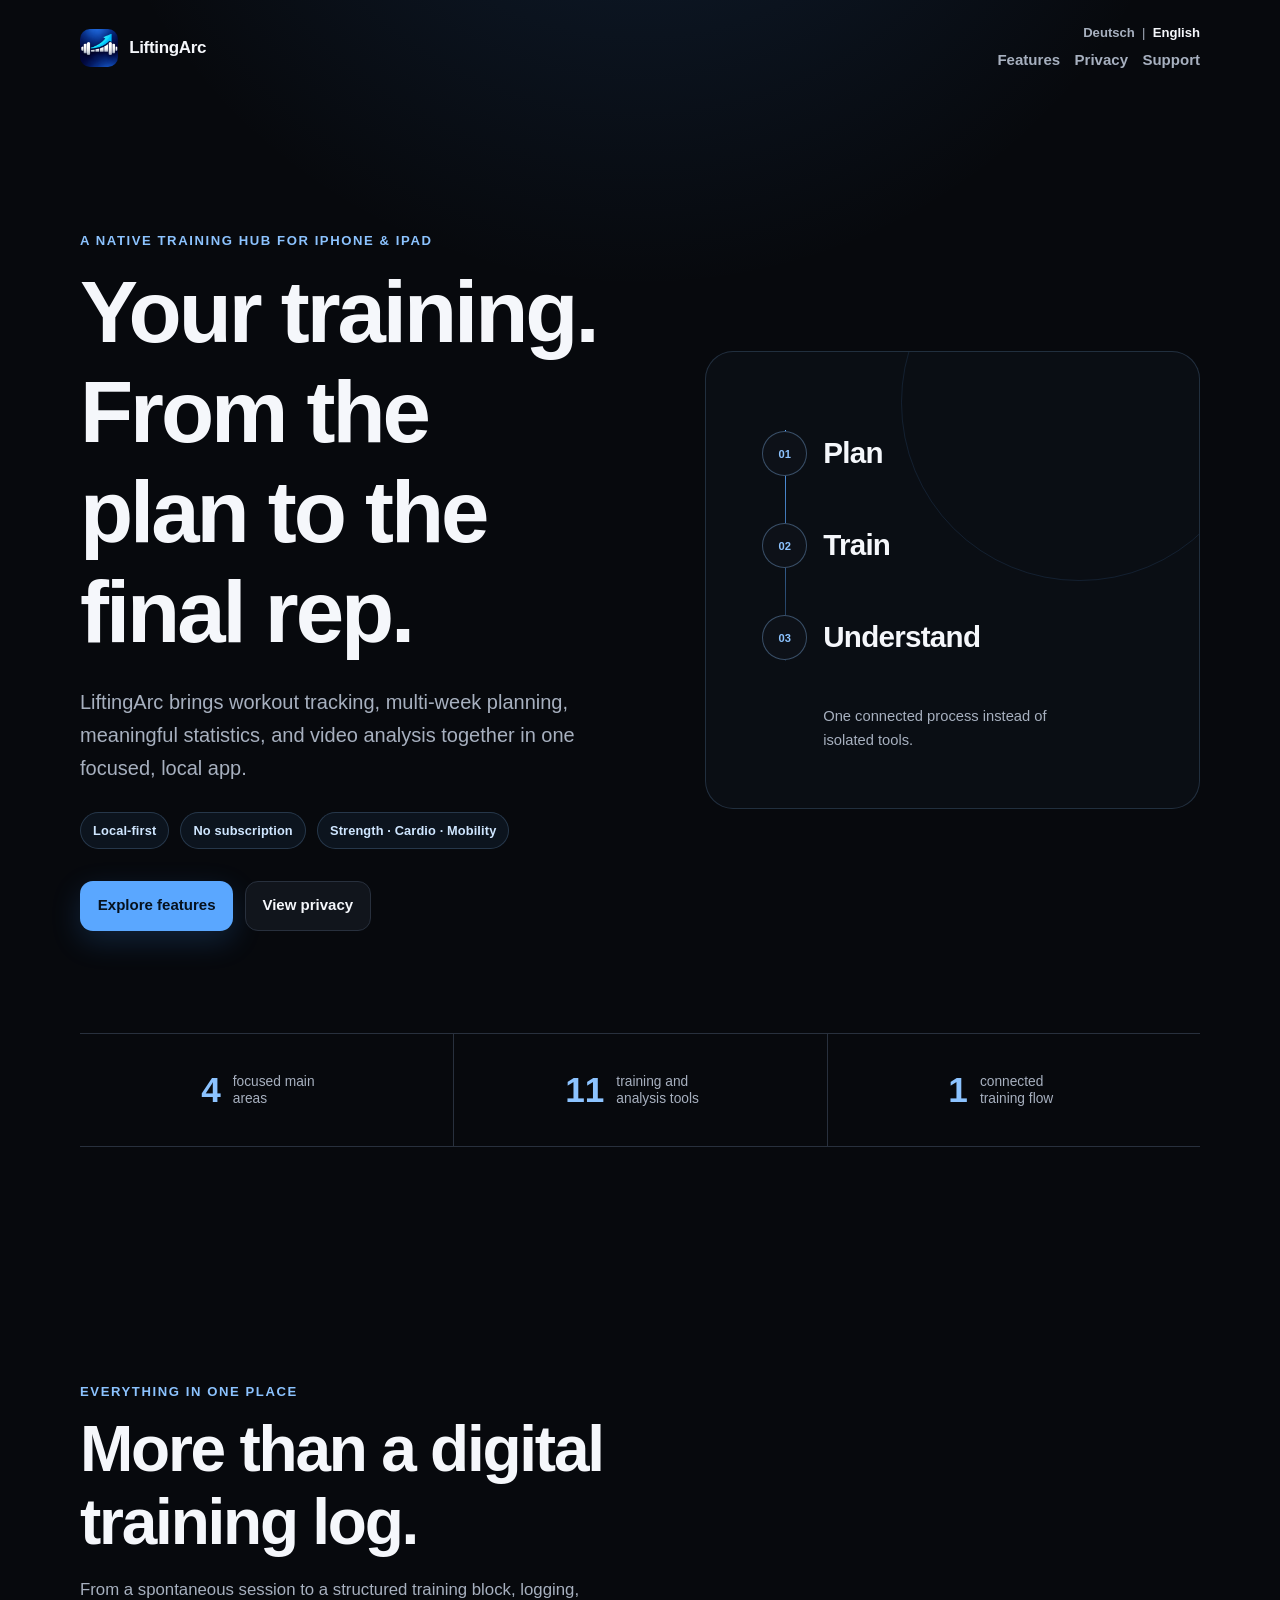
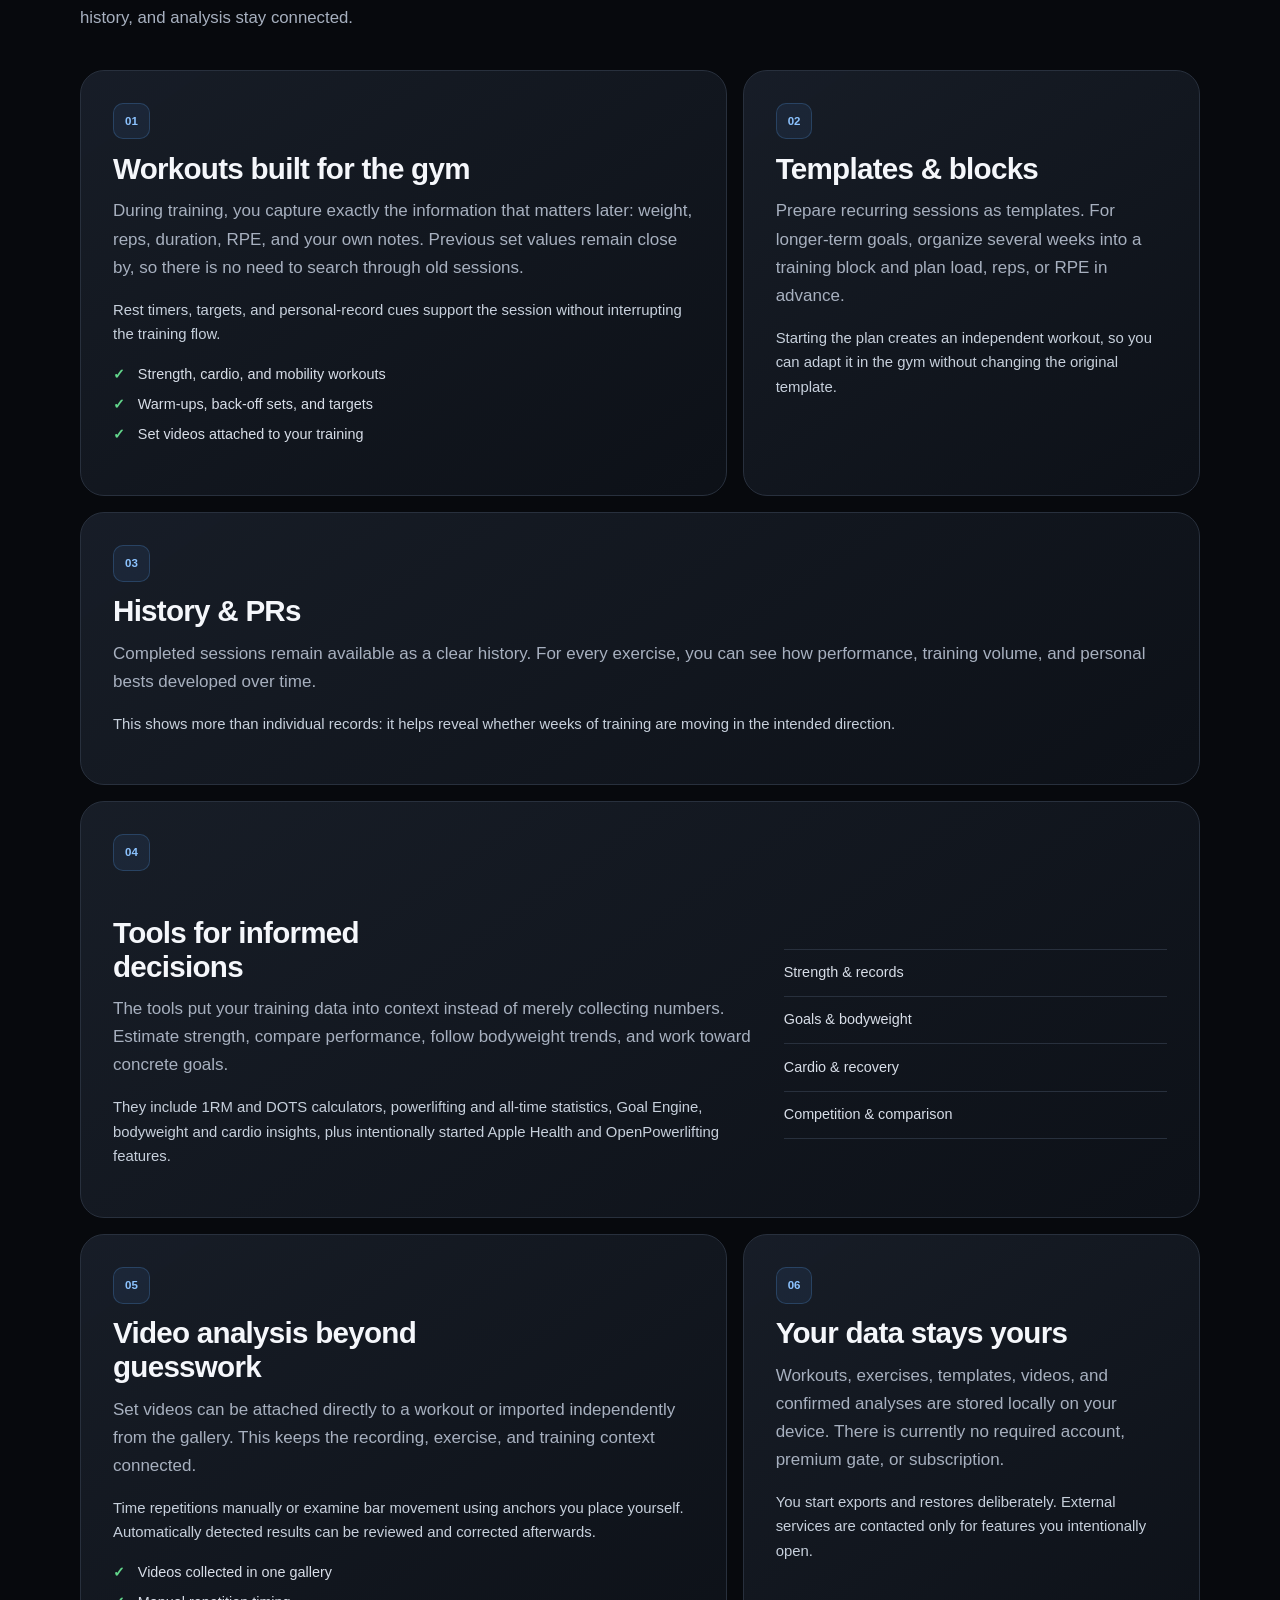
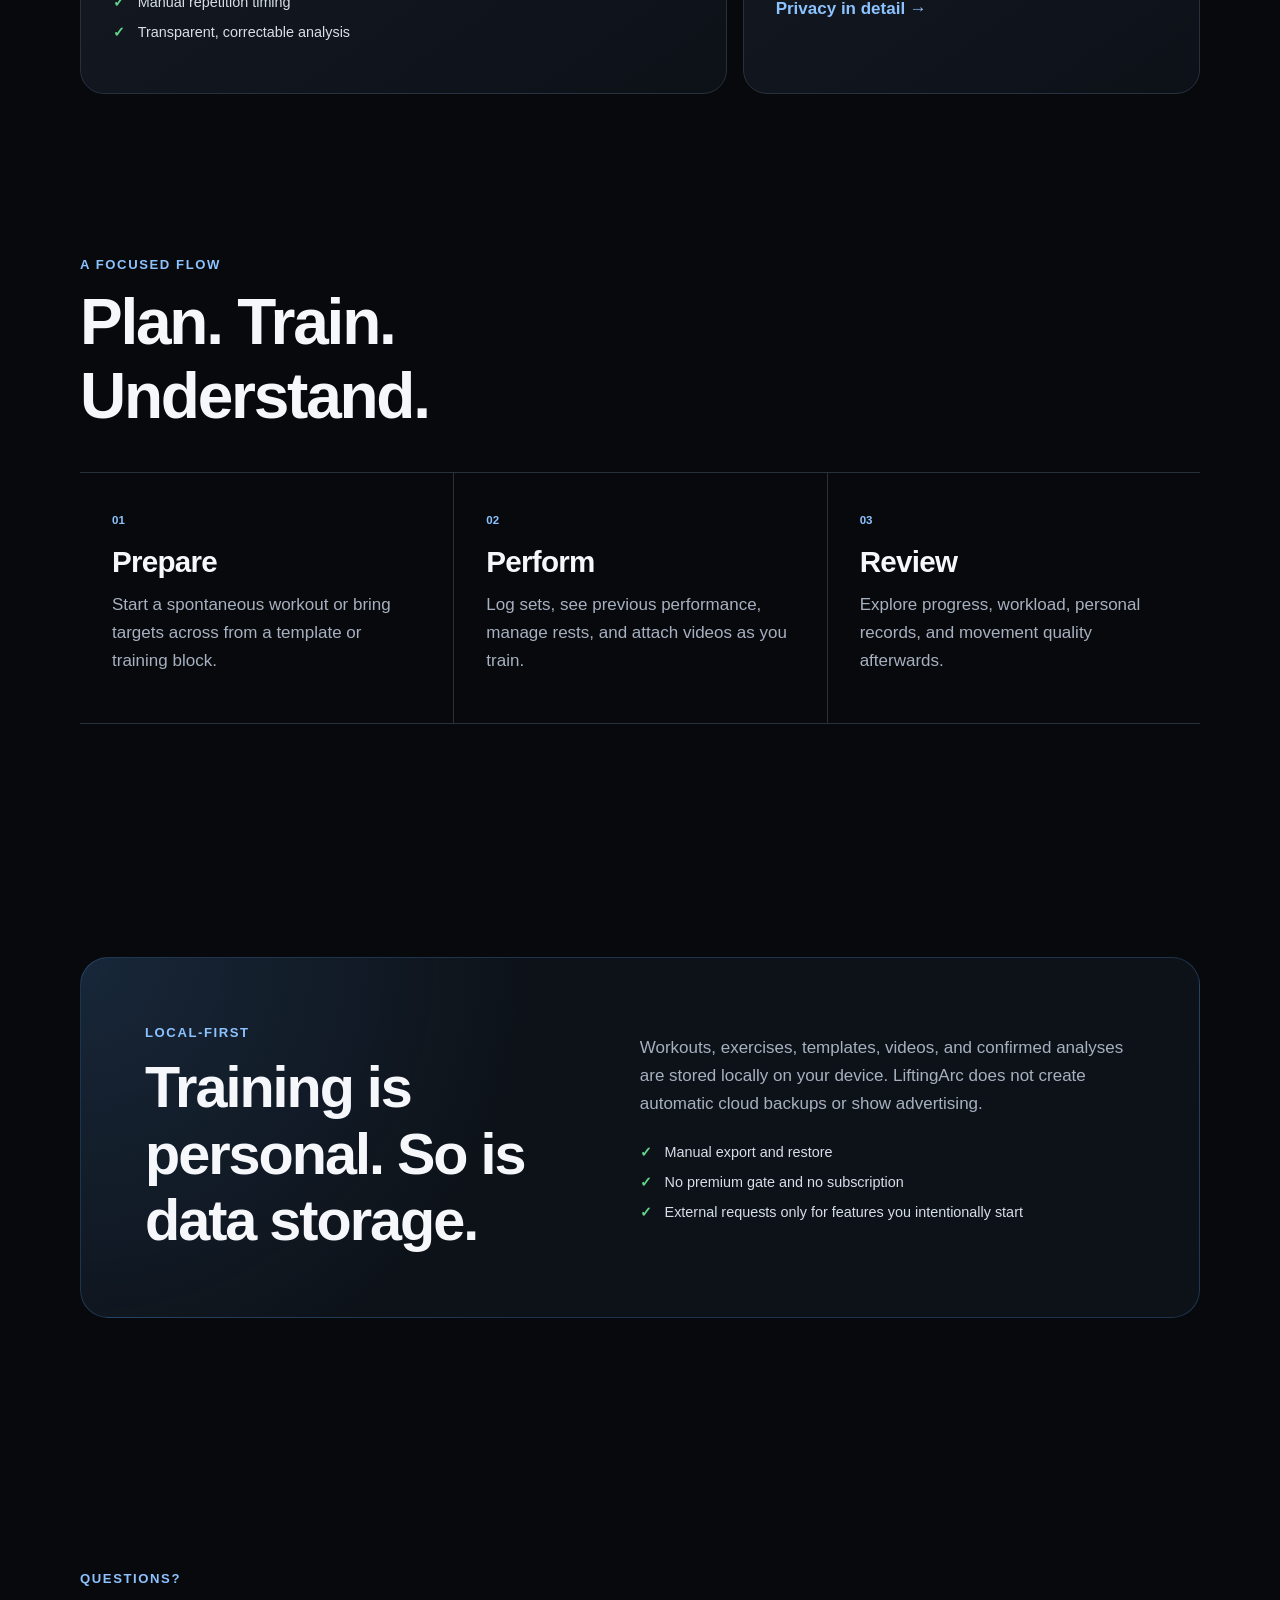
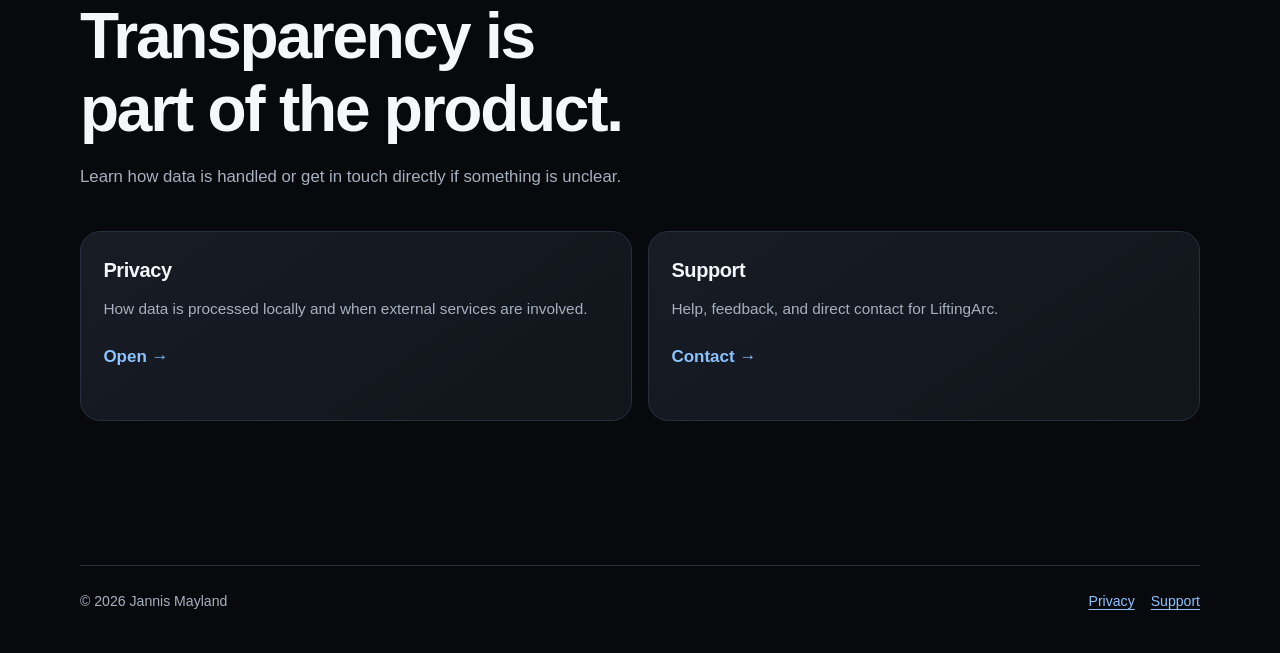
==== commit 805fe311: "Simplify landing page visuals" ====
--- a/en/index.html
+++ b/en/index.html
@@ -30,20 +30,9 @@
           <div class="hero-tags" aria-label="Key characteristics"><span>Local-first</span><span>No subscription</span><span>Strength · Cardio · Mobility</span></div>
           <div class="hero-actions"><a class="button button-primary" href="#features">Explore features</a><a class="button button-secondary" href="../privacy/en/">View privacy</a></div>
         </div>
-        <div class="app-visual" role="img" aria-label="Stylized LiftingArc workout screen showing bench press, set values, and a personal record">
-          <div class="visual-glow" aria-hidden="true"></div>
-          <div class="phone-frame"><div class="phone-screen">
-            <div class="mock-status"><span>9:41</span><span>● ●</span></div>
-            <div class="mock-toolbar"><span class="mock-back">Workouts</span><strong>Push A</strong><span class="mock-done">Finish</span></div>
-            <div class="mock-summary"><div><span>Duration</span><strong>48:12</strong></div><div><span>Sets</span><strong>14 / 18</strong></div><div><span>Volume</span><strong>6,840 kg</strong></div></div>
-            <div class="mock-exercise">
-              <div class="mock-exercise-head"><div><strong>Bench Press</strong><span>Last time 90 kg × 5</span></div><span class="mock-pr">PR</span></div>
-              <div class="mock-set mock-set-head"><span>Set</span><span>kg</span><span>Reps</span><span></span></div>
-              <div class="mock-set"><span>1</span><strong>80</strong><strong>8</strong><i>✓</i></div><div class="mock-set"><span>2</span><strong>87.5</strong><strong>6</strong><i>✓</i></div><div class="mock-set active"><span>3</span><strong>92.5</strong><strong>5</strong><i>✓</i></div>
-            </div>
-            <div class="mock-chart" aria-hidden="true"><span style="--bar: 38%"></span><span style="--bar: 52%"></span><span style="--bar: 48%"></span><span style="--bar: 70%"></span><span style="--bar: 84%"></span><span style="--bar: 100%"></span></div>
-          </div></div>
-          <div class="floating-card floating-card-top"><span>Personal record</span><strong>92.5 kg × 5</strong></div><div class="floating-card floating-card-bottom"><span>Rest timer</span><strong>01:24</strong></div>
+        <div class="concept-visual" role="img" aria-label="Planning, training, and understanding form one connected training cycle">
+          <div class="concept-loop"><div class="concept-step"><span>01</span><strong>Plan</strong></div><div class="concept-step"><span>02</span><strong>Train</strong></div><div class="concept-step"><span>03</span><strong>Understand</strong></div></div>
+          <p>One connected process instead of isolated tools.</p>
         </div>
       </section>
 
@@ -52,12 +41,12 @@
       <section id="features" class="section-block" aria-labelledby="features-title">
         <div class="section-heading"><p class="eyebrow">Everything in one place</p><h2 id="features-title">More than a digital training log.</h2><p>From a spontaneous session to a structured training block, logging, history, and analysis stay connected.</p></div>
         <div class="feature-grid">
-          <article class="feature-card feature-card-large"><span class="feature-index" aria-hidden="true">01</span><h3>Workouts built for the gym</h3><p>Log weight, reps, duration, RPE, and notes quickly. Previous set values, PR cues, and a rest timer keep the essentials close at hand.</p><ul class="check-list"><li>Strength, cardio, and mobility workouts</li><li>Warm-ups, back-off sets, and targets</li><li>Set videos attached to your training</li></ul></article>
-          <article class="feature-card"><span class="feature-index" aria-hidden="true">02</span><h3>Templates &amp; blocks</h3><p>Create repeatable templates, structure multi-week blocks, and carry planned values into an independent workout.</p></article>
-          <article class="feature-card"><span class="feature-index" aria-hidden="true">03</span><h3>History &amp; PRs</h3><p>Compare workout history, exercise trends, personal records, and time ranges without switching between apps.</p></article>
-          <article class="feature-card feature-card-wide"><span class="feature-index" aria-hidden="true">04</span><div><h3>Tools for informed decisions</h3><p>1RM and DOTS calculators, powerlifting and all-time statistics, bodyweight trends, Goal Engine, cardio and Apple Health insights, plus local competition profiles from OpenPowerlifting.</p></div><div class="mini-dashboard" aria-hidden="true"><div class="metric-pill"><span>Total</span><strong>562.5 kg</strong></div><div class="metric-pill"><span>DOTS</span><strong>401.8</strong></div><div class="trend-line"><i></i><i></i><i></i><i></i><i></i><i></i></div></div></article>
-          <article class="feature-card feature-card-large video-card"><span class="feature-index" aria-hidden="true">05</span><h3>Video analysis beyond guesswork</h3><p>Review set videos and independent gallery imports in one place. Mark rep timings manually or analyze, verify, and correct bar movement using placed anchors.</p><div class="rep-visual" aria-hidden="true"><div class="bar-path"><span></span><span></span><span></span><span></span></div><div class="rep-stats"><span><small>Speed</small><strong>0.72 m/s</strong></span><span><small>Reps</small><strong>5</strong></span><span><small>ROM</small><strong>48 cm</strong></span></div></div></article>
-          <article class="feature-card privacy-feature"><span class="feature-index" aria-hidden="true">06</span><h3>Your data stays yours</h3><p>Training data is stored locally on your device. You control exports and restores; no account, premium tier, or subscription is currently required.</p><a href="../privacy/en/">Privacy in detail →</a></article>
+          <article class="feature-card feature-card-large"><span class="feature-index" aria-hidden="true">01</span><h3>Workouts built for the gym</h3><p>During training, you capture exactly the information that matters later: weight, reps, duration, RPE, and your own notes. Previous set values remain close by, so there is no need to search through old sessions.</p><p class="feature-detail">Rest timers, targets, and personal-record cues support the session without interrupting the training flow.</p><ul class="check-list"><li>Strength, cardio, and mobility workouts</li><li>Warm-ups, back-off sets, and targets</li><li>Set videos attached to your training</li></ul></article>
+          <article class="feature-card"><span class="feature-index" aria-hidden="true">02</span><h3>Templates &amp; blocks</h3><p>Prepare recurring sessions as templates. For longer-term goals, organize several weeks into a training block and plan load, reps, or RPE in advance.</p><p class="feature-detail">Starting the plan creates an independent workout, so you can adapt it in the gym without changing the original template.</p></article>
+          <article class="feature-card"><span class="feature-index" aria-hidden="true">03</span><h3>History &amp; PRs</h3><p>Completed sessions remain available as a clear history. For every exercise, you can see how performance, training volume, and personal bests developed over time.</p><p class="feature-detail">This shows more than individual records: it helps reveal whether weeks of training are moving in the intended direction.</p></article>
+          <article class="feature-card feature-card-wide"><span class="feature-index" aria-hidden="true">04</span><div><h3>Tools for informed decisions</h3><p>The tools put your training data into context instead of merely collecting numbers. Estimate strength, compare performance, follow bodyweight trends, and work toward concrete goals.</p><p class="feature-detail">They include 1RM and DOTS calculators, powerlifting and all-time statistics, Goal Engine, bodyweight and cardio insights, plus intentionally started Apple Health and OpenPowerlifting features.</p></div><ul class="topic-list" aria-label="Analysis tool categories"><li>Strength &amp; records</li><li>Goals &amp; bodyweight</li><li>Cardio &amp; recovery</li><li>Competition &amp; comparison</li></ul></article>
+          <article class="feature-card feature-card-large video-card"><span class="feature-index" aria-hidden="true">05</span><h3>Video analysis beyond guesswork</h3><p>Set videos can be attached directly to a workout or imported independently from the gallery. This keeps the recording, exercise, and training context connected.</p><p class="feature-detail">Time repetitions manually or examine bar movement using anchors you place yourself. Automatically detected results can be reviewed and corrected afterwards.</p><ul class="check-list"><li>Videos collected in one gallery</li><li>Manual repetition timing</li><li>Transparent, correctable analysis</li></ul></article>
+          <article class="feature-card privacy-feature"><span class="feature-index" aria-hidden="true">06</span><h3>Your data stays yours</h3><p>Workouts, exercises, templates, videos, and confirmed analyses are stored locally on your device. There is currently no required account, premium gate, or subscription.</p><p class="feature-detail">You start exports and restores deliberately. External services are contacted only for features you intentionally open.</p><a href="../privacy/en/">Privacy in detail →</a></article>
         </div>
       </section>
 
--- a/styles.css
+++ b/styles.css
@@ -327,248 +327,76 @@
   color: var(--text);
 }
 
-.app-visual {
+.concept-visual {
   position: relative;
-  display: grid;
-  min-height: 590px;
-  place-items: center;
-  isolation: isolate;
-}
-
-.visual-glow {
+  padding: clamp(2rem, 5vw, 3.5rem);
+  overflow: hidden;
+  border: 1px solid rgba(140, 195, 255, 0.18);
+  border-radius: 28px;
+  background: rgba(13, 17, 24, 0.72);
+}
+
+.concept-visual::before {
   position: absolute;
-  z-index: -2;
-  width: 92%;
+  top: -28%;
+  right: -12%;
+  width: 72%;
   aspect-ratio: 1;
-  border-radius: 50%;
-  background: radial-gradient(circle, rgba(54, 145, 255, 0.22), rgba(21, 79, 148, 0.08) 45%, transparent 70%);
-  filter: blur(6px);
-}
-
-.app-visual::before,
-.app-visual::after {
-  position: absolute;
-  z-index: -1;
-  width: 77%;
-  aspect-ratio: 1;
-  border: 1px solid rgba(114, 182, 255, 0.12);
+  border: 1px solid rgba(90, 167, 255, 0.12);
   border-radius: 50%;
   content: "";
-}
-
-.app-visual::after {
-  width: 56%;
-  border-color: rgba(114, 182, 255, 0.08);
-}
-
-.phone-frame {
-  width: min(340px, 78vw);
-  padding: 9px;
-  border: 1px solid #465263;
-  border-radius: 42px;
-  background: linear-gradient(145deg, #39414e, #11151c 28%, #252d39 75%, #0d1015);
-  box-shadow: 0 32px 85px rgba(0, 0, 0, 0.55), inset 0 0 0 1px rgba(255, 255, 255, 0.06);
-  transform: rotate(1.4deg);
-}
-
-.phone-screen {
-  min-height: 600px;
-  padding: 0.65rem 0.75rem 1rem;
-  overflow: hidden;
-  border-radius: 34px;
-  background: #080b10;
-  font-size: 0.72rem;
-}
-
-.mock-status,
-.mock-toolbar,
-.mock-exercise-head,
-.mock-set {
-  display: flex;
+  pointer-events: none;
+}
+
+.concept-loop {
+  position: relative;
+  display: grid;
+  gap: 0;
+}
+
+.concept-loop::before {
+  position: absolute;
+  top: 1.4rem;
+  bottom: 1.4rem;
+  left: 1.4rem;
+  width: 1px;
+  background: linear-gradient(var(--accent), rgba(90, 167, 255, 0.16));
+  content: "";
+}
+
+.concept-step {
+  position: relative;
+  display: grid;
+  min-height: 92px;
+  grid-template-columns: 2.8rem 1fr;
   align-items: center;
-  justify-content: space-between;
-}
-
-.mock-status {
-  padding: 0.15rem 0.65rem 0.55rem;
-  color: #d9e0e9;
-  font-size: 0.63rem;
-  font-weight: 700;
-}
-
-.mock-toolbar {
-  min-height: 2.8rem;
-  padding: 0.4rem 0.25rem 0.9rem;
-  font-size: 0.76rem;
-}
-
-.mock-toolbar strong {
+  gap: 1rem;
+}
+
+.concept-step span {
+  z-index: 1;
+  display: grid;
+  width: 2.8rem;
+  height: 2.8rem;
+  place-items: center;
+  border: 1px solid rgba(140, 195, 255, 0.34);
+  border-radius: 50%;
+  background: var(--surface-soft);
+  color: var(--accent-strong);
+  font-size: 0.7rem;
+  font-weight: 800;
+}
+
+.concept-step strong {
+  font-size: clamp(1.3rem, 3vw, 1.85rem);
+  letter-spacing: -0.025em;
+}
+
+.concept-visual > p {
+  max-width: 28ch;
+  margin: 1.25rem 0 0 3.8rem;
+  color: var(--muted);
   font-size: 0.92rem;
-}
-
-.mock-back,
-.mock-done {
-  color: var(--accent);
-  font-weight: 700;
-}
-
-.mock-summary {
-  display: grid;
-  grid-template-columns: repeat(3, 1fr);
-  gap: 0.4rem;
-}
-
-.mock-summary div,
-.metric-pill {
-  padding: 0.7rem 0.45rem;
-  border: 1px solid rgba(255, 255, 255, 0.06);
-  border-radius: 12px;
-  background: #111720;
-  text-align: center;
-}
-
-.mock-summary span,
-.mock-summary strong,
-.mock-exercise-head span,
-.mock-exercise-head strong {
-  display: block;
-}
-
-.mock-summary span,
-.mock-exercise-head span,
-.mock-set-head,
-.floating-card span,
-.metric-pill span,
-.rep-stats small {
-  color: #8f9bab;
-}
-
-.mock-summary span {
-  margin-bottom: 0.18rem;
-  font-size: 0.58rem;
-}
-
-.mock-summary strong {
-  font-size: 0.67rem;
-}
-
-.mock-exercise {
-  margin-top: 0.7rem;
-  padding: 0.9rem;
-  border: 1px solid #242d39;
-  border-radius: 18px;
-  background: #10151d;
-}
-
-.mock-exercise-head {
-  margin-bottom: 0.7rem;
-}
-
-.mock-exercise-head strong {
-  font-size: 0.84rem;
-}
-
-.mock-exercise-head span:not(.mock-pr) {
-  margin-top: 0.1rem;
-  font-size: 0.6rem;
-}
-
-.mock-pr {
-  padding: 0.25rem 0.43rem;
-  border-radius: 999px;
-  background: rgba(98, 214, 139, 0.14);
-  color: #79e59f !important;
-  font-size: 0.58rem;
-  font-weight: 800;
-}
-
-.mock-set {
-  display: grid;
-  grid-template-columns: 1fr 1.2fr 1.2fr 0.7fr;
-  gap: 0.35rem;
-  min-height: 2.35rem;
-  margin-top: 0.35rem;
-  padding-inline: 0.55rem;
-  border-radius: 9px;
-  background: #161c25;
-  text-align: center;
-}
-
-.mock-set-head {
-  min-height: 1.4rem;
-  background: transparent;
-  font-size: 0.55rem;
-}
-
-.mock-set.active {
-  background: rgba(49, 130, 222, 0.16);
-  box-shadow: inset 0 0 0 1px rgba(90, 167, 255, 0.2);
-}
-
-.mock-set i {
-  display: grid;
-  width: 18px;
-  height: 18px;
-  place-items: center;
-  border-radius: 50%;
-  background: var(--success);
-  color: #082112;
-  font-style: normal;
-  font-weight: 900;
-}
-
-.mock-chart {
-  display: flex;
-  height: 118px;
-  align-items: end;
-  gap: 0.45rem;
-  margin-top: 0.7rem;
-  padding: 1rem 1.2rem 0.75rem;
-  border: 1px solid #242d39;
-  border-radius: 18px;
-  background: linear-gradient(180deg, rgba(26, 36, 50, 0.9), rgba(15, 20, 28, 0.9));
-}
-
-.mock-chart span {
-  width: 100%;
-  height: var(--bar);
-  border-radius: 5px 5px 2px 2px;
-  background: linear-gradient(180deg, var(--accent), #2a5f9c);
-}
-
-.floating-card {
-  position: absolute;
-  min-width: 150px;
-  padding: 0.78rem 0.9rem;
-  border: 1px solid rgba(140, 195, 255, 0.22);
-  border-radius: 14px;
-  background: rgba(17, 23, 32, 0.92);
-  box-shadow: 0 16px 36px rgba(0, 0, 0, 0.35);
-  backdrop-filter: blur(18px);
-}
-
-.floating-card span,
-.floating-card strong {
-  display: block;
-}
-
-.floating-card span {
-  margin-bottom: 0.12rem;
-  font-size: 0.64rem;
-}
-
-.floating-card strong {
-  font-size: 0.83rem;
-}
-
-.floating-card-top {
-  top: 12%;
-  right: -1%;
-}
-
-.floating-card-bottom {
-  bottom: 13%;
-  left: -3%;
 }
 
 .quick-facts {
@@ -652,21 +480,6 @@
 .feature-card:nth-child(3) {
   grid-column: 1 / -1;
   min-height: 220px;
-  background:
-    radial-gradient(circle at 88% 50%, rgba(98, 214, 139, 0.12), transparent 18%),
-    linear-gradient(145deg, rgba(24, 30, 40, 0.96), rgba(13, 17, 24, 0.98));
-}
-
-.feature-card:nth-child(3)::after {
-  position: absolute;
-  right: clamp(2rem, 8vw, 7rem);
-  bottom: -0.22em;
-  color: rgba(98, 214, 139, 0.07);
-  content: "PR";
-  font-size: clamp(7rem, 18vw, 13rem);
-  font-weight: 900;
-  line-height: 1;
-  letter-spacing: -0.08em;
 }
 
 .feature-card-large {
@@ -680,6 +493,10 @@
   align-items: center;
   gap: 2rem;
   min-height: 320px;
+}
+
+.feature-card-wide > .feature-index {
+  grid-column: 1 / -1;
 }
 
 .feature-card h3,
@@ -695,6 +512,11 @@
 .workflow-grid p,
 .privacy-copy p {
   color: var(--muted);
+}
+
+.feature-card .feature-detail {
+  color: #c7d0dc;
+  font-size: 0.93rem;
 }
 
 .feature-index {
@@ -730,142 +552,24 @@
   font-weight: 800;
 }
 
-.mini-dashboard {
-  display: grid;
-  grid-template-columns: 1fr 1fr;
-  gap: 0.65rem;
-  padding: 1rem;
-  border: 1px solid #2b3645;
-  border-radius: 19px;
-  background: #0b0f15;
-}
-
-.metric-pill span,
-.metric-pill strong {
-  display: block;
-}
-
-.metric-pill span {
-  font-size: 0.7rem;
-}
-
-.metric-pill strong {
-  margin-top: 0.18rem;
-  font-size: 0.94rem;
-}
-
-.trend-line {
-  position: relative;
-  display: flex;
-  grid-column: 1 / -1;
-  height: 100px;
-  align-items: end;
-  justify-content: space-between;
-  padding: 0.8rem 0.6rem;
-  overflow: hidden;
-  border-radius: 12px;
-  background: linear-gradient(180deg, rgba(40, 87, 140, 0.14), rgba(17, 23, 32, 0));
-}
-
-.trend-line::before {
-  position: absolute;
-  top: 58%;
-  right: 5%;
-  left: 5%;
-  height: 2px;
-  background: linear-gradient(90deg, transparent, var(--accent) 20%, #8cc3ff 80%, transparent);
-  content: "";
-  transform: rotate(-12deg);
-  transform-origin: center;
-}
-
-.trend-line i {
-  z-index: 1;
-  width: 7px;
-  height: 7px;
-  border: 2px solid #08101a;
-  border-radius: 50%;
-  background: var(--accent-strong);
-}
-
-.trend-line i:nth-child(1) { margin-bottom: 10px; }
-.trend-line i:nth-child(2) { margin-bottom: 18px; }
-.trend-line i:nth-child(3) { margin-bottom: 25px; }
-.trend-line i:nth-child(4) { margin-bottom: 37px; }
-.trend-line i:nth-child(5) { margin-bottom: 49px; }
-.trend-line i:nth-child(6) { margin-bottom: 62px; }
-
-.video-card {
-  background: radial-gradient(circle at 82% 78%, rgba(90, 167, 255, 0.14), transparent 35%), linear-gradient(145deg, #181e28, #0d1118);
-}
-
-.rep-visual {
-  margin-top: 1.6rem;
-  padding: 1rem;
-  border: 1px solid #2d3744;
-  border-radius: 18px;
-  background: #090d12;
-}
-
-.bar-path {
-  position: relative;
-  height: 100px;
-  border-bottom: 1px solid #2b3542;
-}
-
-.bar-path::before {
-  position: absolute;
-  top: 12%;
-  left: 20%;
-  width: 54%;
-  height: 73%;
-  border-top: 3px solid var(--accent);
-  border-right: 3px solid var(--accent);
-  border-radius: 0 52px 0 0;
-  content: "";
-  transform: skewX(-13deg);
-}
-
-.bar-path span {
-  position: absolute;
-  width: 10px;
-  height: 10px;
-  border: 2px solid #08101a;
-  border-radius: 50%;
-  background: var(--accent-strong);
-}
-
-.bar-path span:nth-child(1) { bottom: 8%; left: 19%; }
-.bar-path span:nth-child(2) { bottom: 38%; left: 34%; }
-.bar-path span:nth-child(3) { top: 10%; left: 56%; }
-.bar-path span:nth-child(4) { top: 41%; right: 24%; }
-
-.rep-stats {
-  display: grid;
-  grid-template-columns: repeat(3, 1fr);
-  gap: 0.5rem;
-  padding-top: 0.8rem;
-}
-
-.rep-stats span,
-.rep-stats small,
-.rep-stats strong {
-  display: block;
-}
-
-.rep-stats span {
-  padding: 0.5rem;
-  border-radius: 9px;
-  background: #121820;
-}
-
-.rep-stats small {
-  font-size: 0.65rem;
-}
-
-.rep-stats strong {
-  margin-top: 0.1rem;
-  font-size: 0.77rem;
+.topic-list {
+  display: grid;
+  gap: 0;
+  margin: 0;
+  padding: 0;
+  border-block: 1px solid var(--border);
+  list-style: none;
+}
+
+.topic-list li {
+  margin: 0;
+  padding: 0.7rem 0;
+  color: #d8dee8;
+  font-size: 0.9rem;
+}
+
+.topic-list li + li {
+  border-top: 1px solid var(--border);
 }
 
 .privacy-feature a {
@@ -993,18 +697,6 @@
     max-width: 760px;
   }
 
-  .app-visual {
-    min-height: 620px;
-  }
-
-  .floating-card-top {
-    right: 12%;
-  }
-
-  .floating-card-bottom {
-    left: 10%;
-  }
-
   .feature-card,
   .feature-card-large {
     grid-column: span 6;
@@ -1055,33 +747,6 @@
 
   .hero-actions .button {
     width: 100%;
-  }
-
-  .app-visual {
-    min-height: 540px;
-  }
-
-  .phone-frame {
-    width: min(310px, 88vw);
-  }
-
-  .phone-screen {
-    min-height: 550px;
-  }
-
-  .floating-card {
-    min-width: 132px;
-    padding: 0.65rem 0.75rem;
-  }
-
-  .floating-card-top {
-    top: 9%;
-    right: 0;
-  }
-
-  .floating-card-bottom {
-    bottom: 8%;
-    left: 0;
   }
 
   .quick-facts,
@@ -1114,10 +779,6 @@
     min-height: 0;
   }
 
-  .mini-dashboard {
-    margin-top: 1.5rem;
-  }
-
   .workflow-grid li {
     min-height: 0;
     padding-inline: 0;
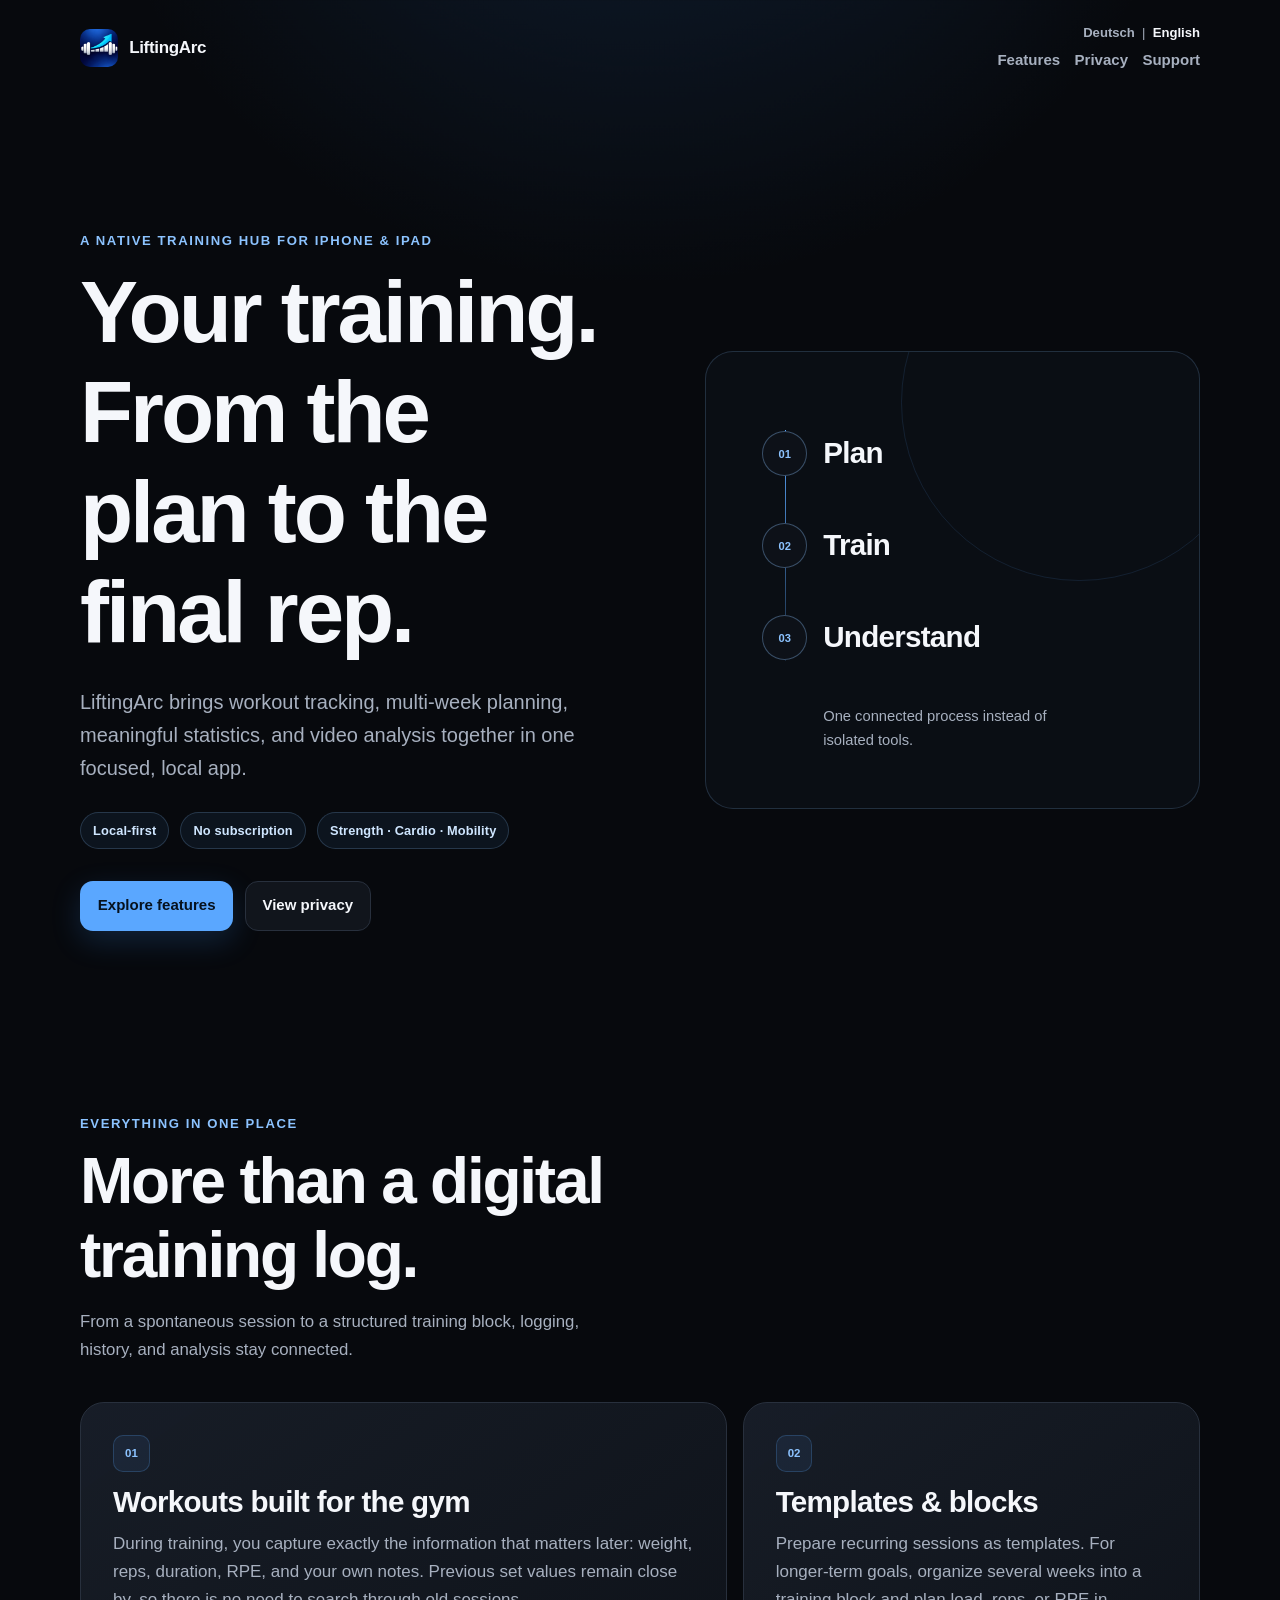
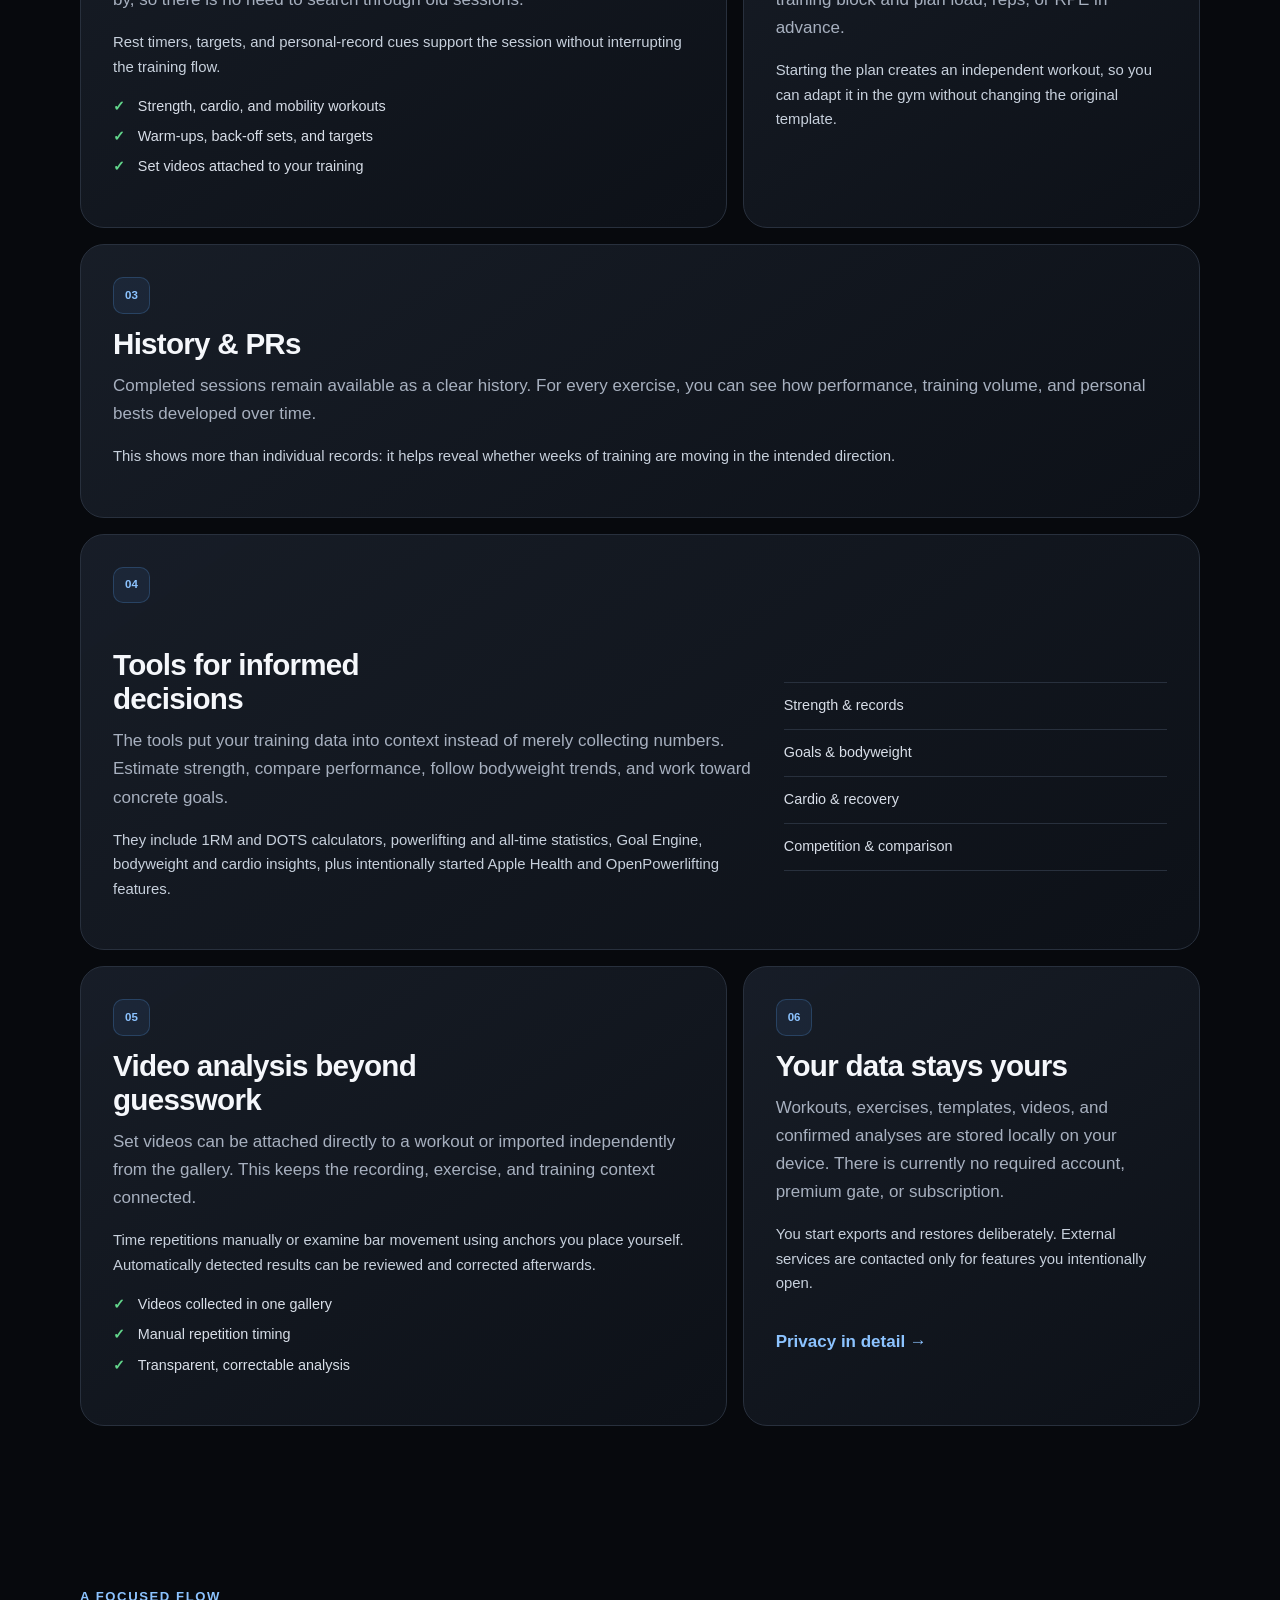
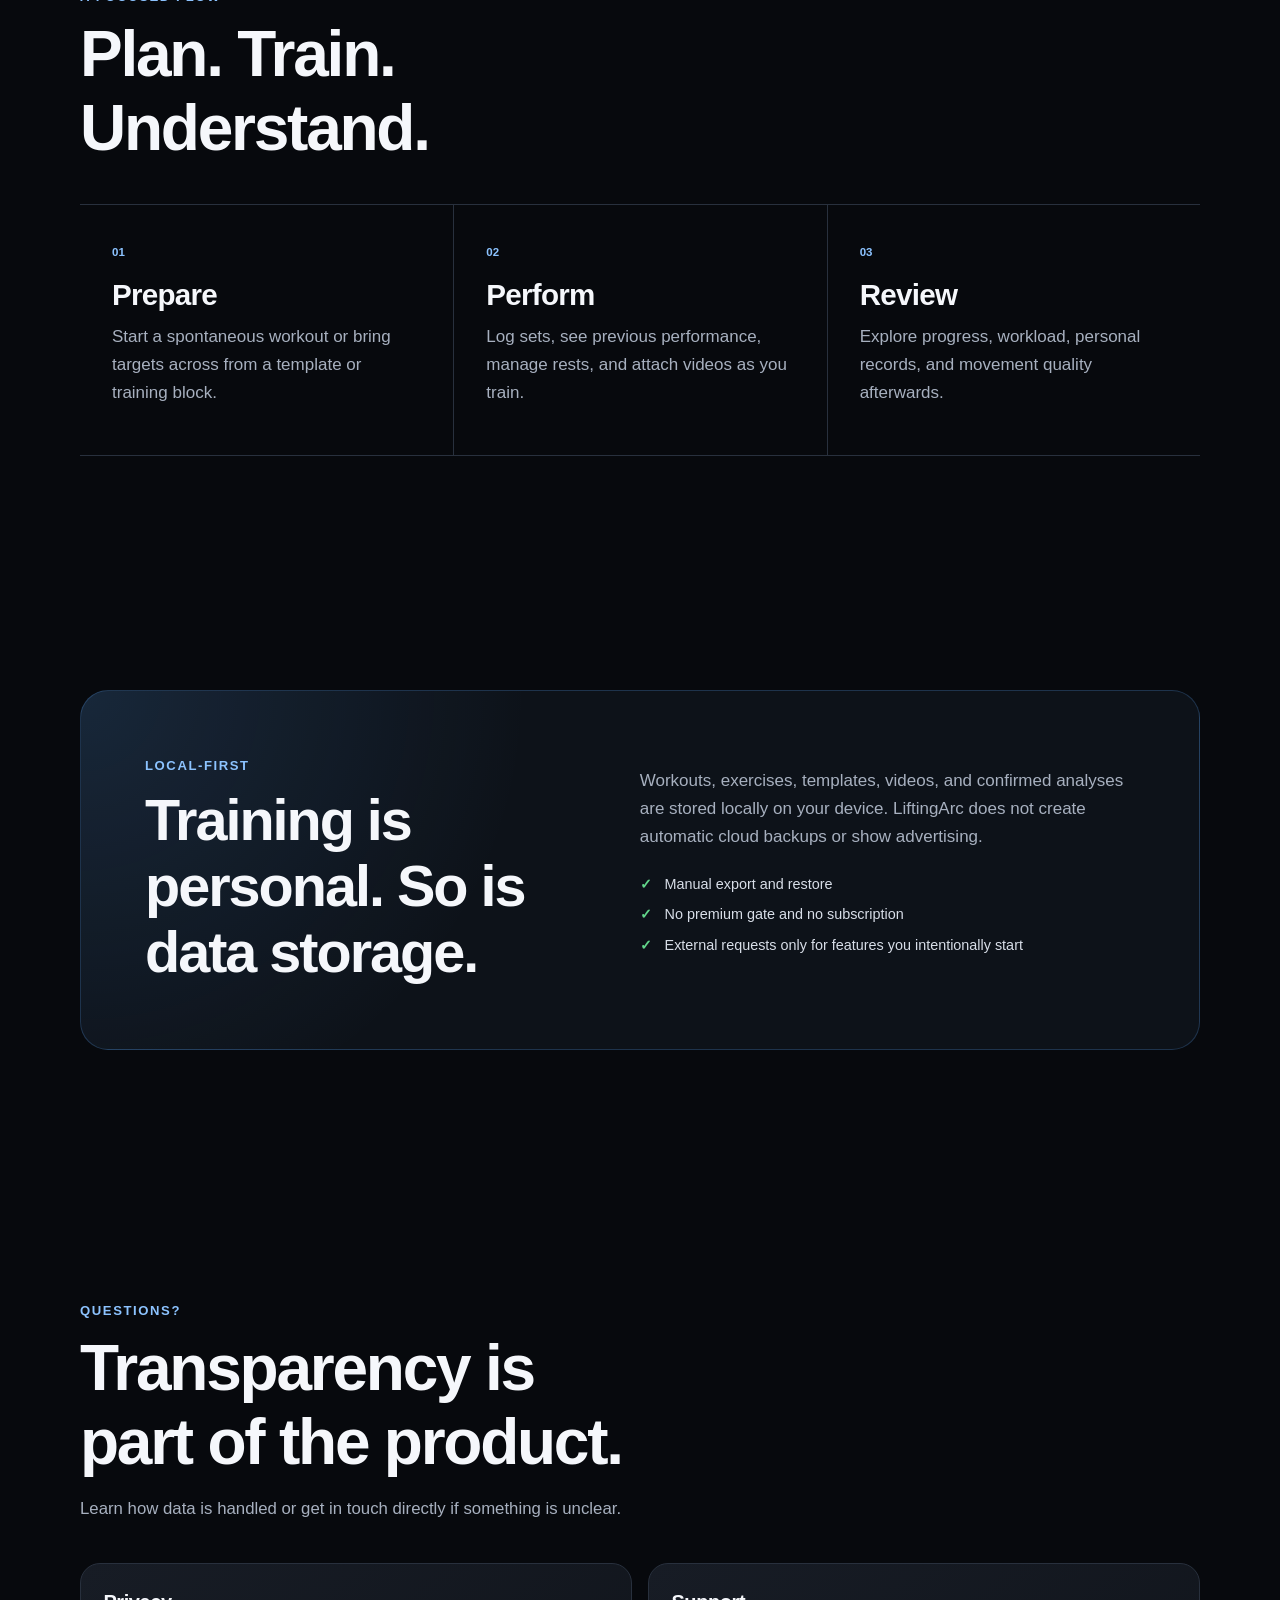
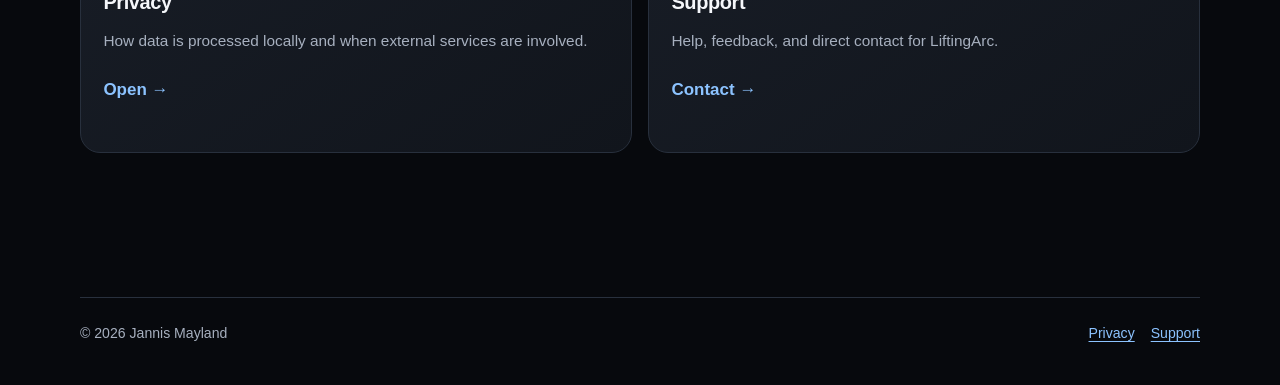
==== commit 178b492a: "Remove landing page stats strip" ====
--- a/en/index.html
+++ b/en/index.html
@@ -9,7 +9,7 @@
     <link rel="alternate" hreflang="en" href="https://jamay5555.github.io/liftingarc/en/">
     <title>LiftingArc – Plan, track, and analyze your training</title>
     <link rel="icon" href="../app-icon.png" type="image/png">
-    <link rel="stylesheet" href="../styles.css">
+    <link rel="stylesheet" href="../styles.css?v=20261012-3">
   </head>
   <body class="landing">
     <a class="skip-link" href="#content">Skip to content</a>
@@ -35,8 +35,6 @@
           <p>One connected process instead of isolated tools.</p>
         </div>
       </section>
-
-      <section class="quick-facts" aria-label="LiftingArc overview"><div><strong>4</strong><span>focused main areas</span></div><div><strong>11</strong><span>training and analysis tools</span></div><div><strong>1</strong><span>connected training flow</span></div></section>
 
       <section id="features" class="section-block" aria-labelledby="features-title">
         <div class="section-heading"><p class="eyebrow">Everything in one place</p><h2 id="features-title">More than a digital training log.</h2><p>From a spontaneous session to a structured training block, logging, history, and analysis stay connected.</p></div>
--- a/styles.css
+++ b/styles.css
@@ -257,6 +257,25 @@
   padding-block: clamp(3rem, 8vw, 6.5rem);
 }
 
+/* Prevent a cached older landing page from exposing its retired mockup unstyled. */
+.app-visual {
+  display: none;
+}
+
+.hero:has(.app-visual) {
+  grid-template-columns: 1fr;
+  min-height: 0;
+}
+
+.hero:has(.app-visual) .hero-copy {
+  max-width: 780px;
+}
+
+/* Keep retired overview markup hidden if an older page is served from cache. */
+.quick-facts {
+  display: none;
+}
+
 .hero-copy h1 {
   max-width: 13ch;
   font-size: clamp(3rem, 6.8vw, 5.8rem);
@@ -399,41 +418,6 @@
   font-size: 0.92rem;
 }
 
-.quick-facts {
-  display: grid;
-  grid-template-columns: repeat(3, 1fr);
-  margin-bottom: clamp(6rem, 12vw, 10rem);
-  border-block: 1px solid var(--border);
-}
-
-.quick-facts div {
-  display: flex;
-  min-height: 112px;
-  align-items: center;
-  justify-content: center;
-  gap: 0.75rem;
-  padding: 1.2rem;
-  text-align: center;
-}
-
-.quick-facts div + div {
-  border-left: 1px solid var(--border);
-}
-
-.quick-facts strong {
-  color: var(--accent-strong);
-  font-size: 2.2rem;
-  line-height: 1;
-}
-
-.quick-facts span {
-  max-width: 13ch;
-  color: var(--muted);
-  font-size: 0.86rem;
-  line-height: 1.25;
-  text-align: left;
-}
-
 .section-block {
   padding-block: clamp(3rem, 7vw, 5rem);
   scroll-margin-top: 1rem;
@@ -749,25 +733,10 @@
     width: 100%;
   }
 
-  .quick-facts,
   .workflow-grid,
   .legal-grid,
   .privacy-panel {
     grid-template-columns: 1fr;
-  }
-
-  .quick-facts div {
-    min-height: 86px;
-    justify-content: flex-start;
-  }
-
-  .quick-facts div + div {
-    border-top: 1px solid var(--border);
-    border-left: 0;
-  }
-
-  .quick-facts span {
-    max-width: none;
   }
 
   .feature-card,
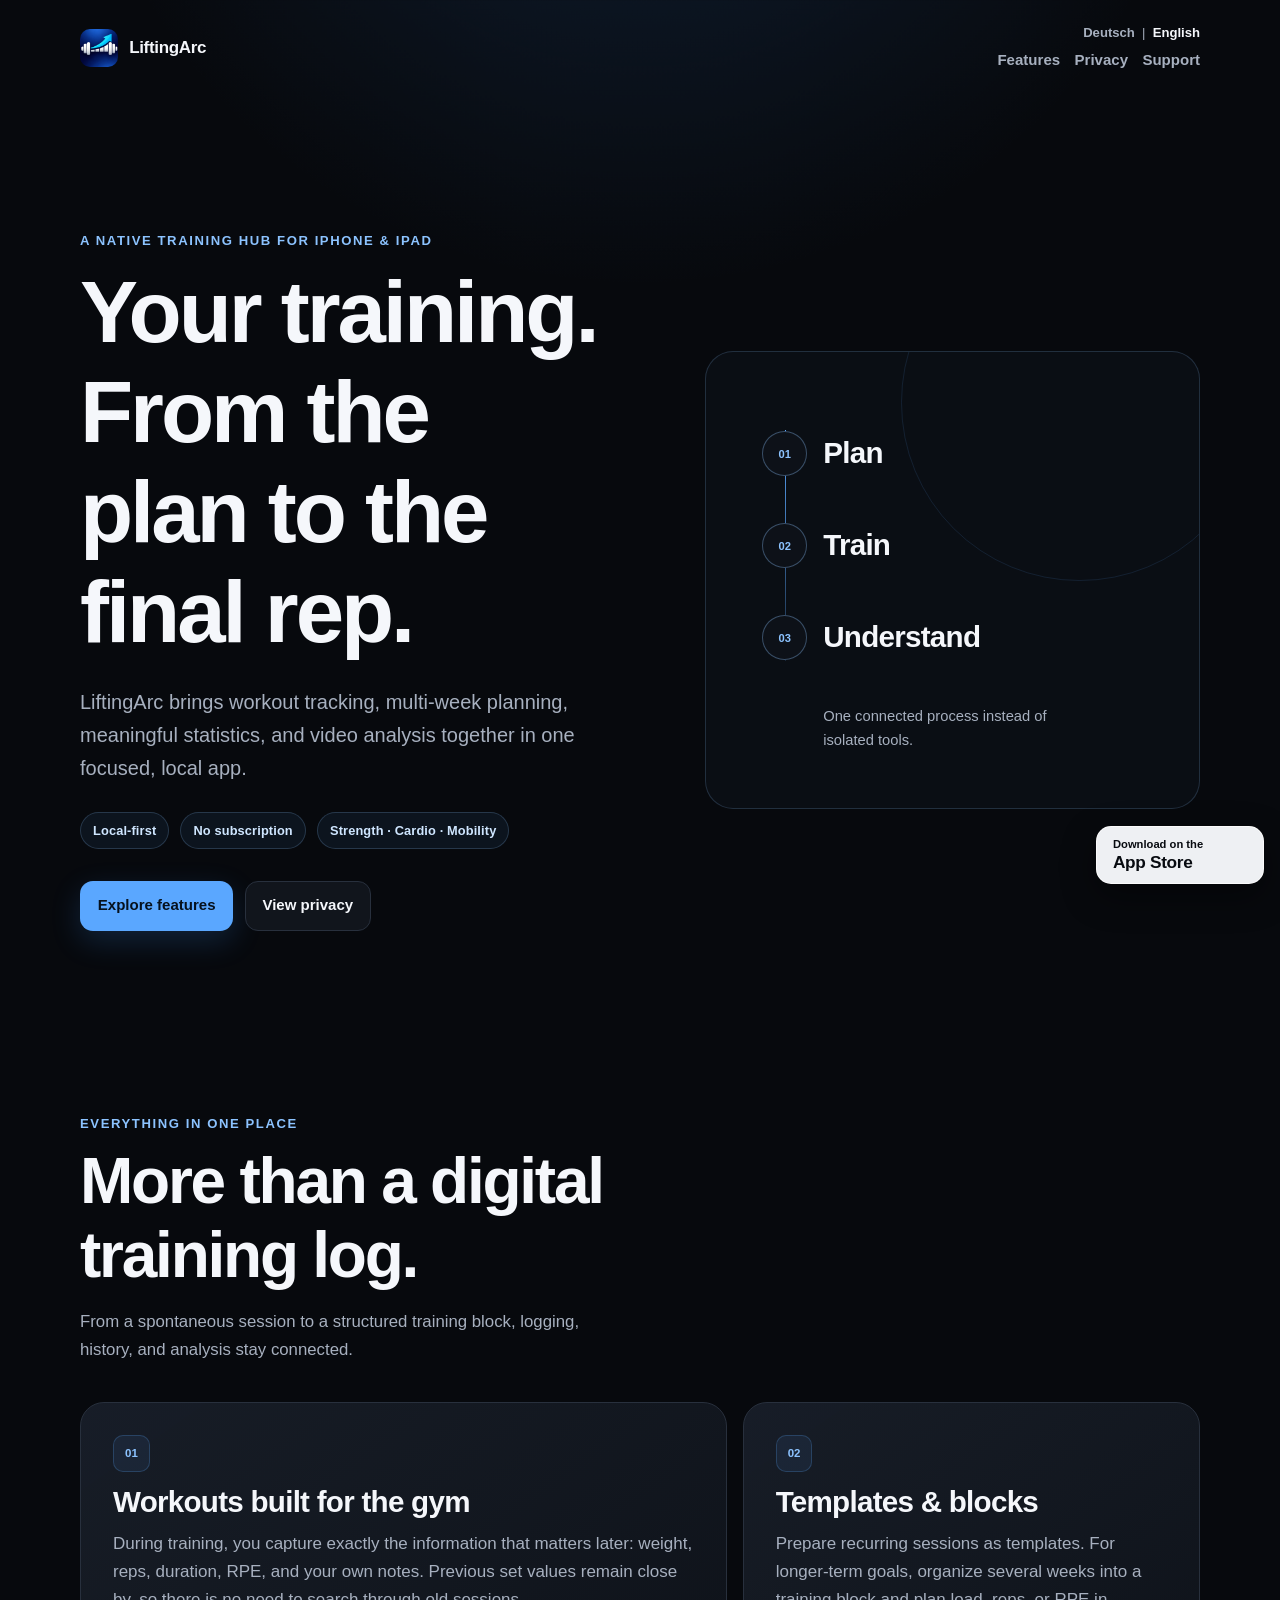
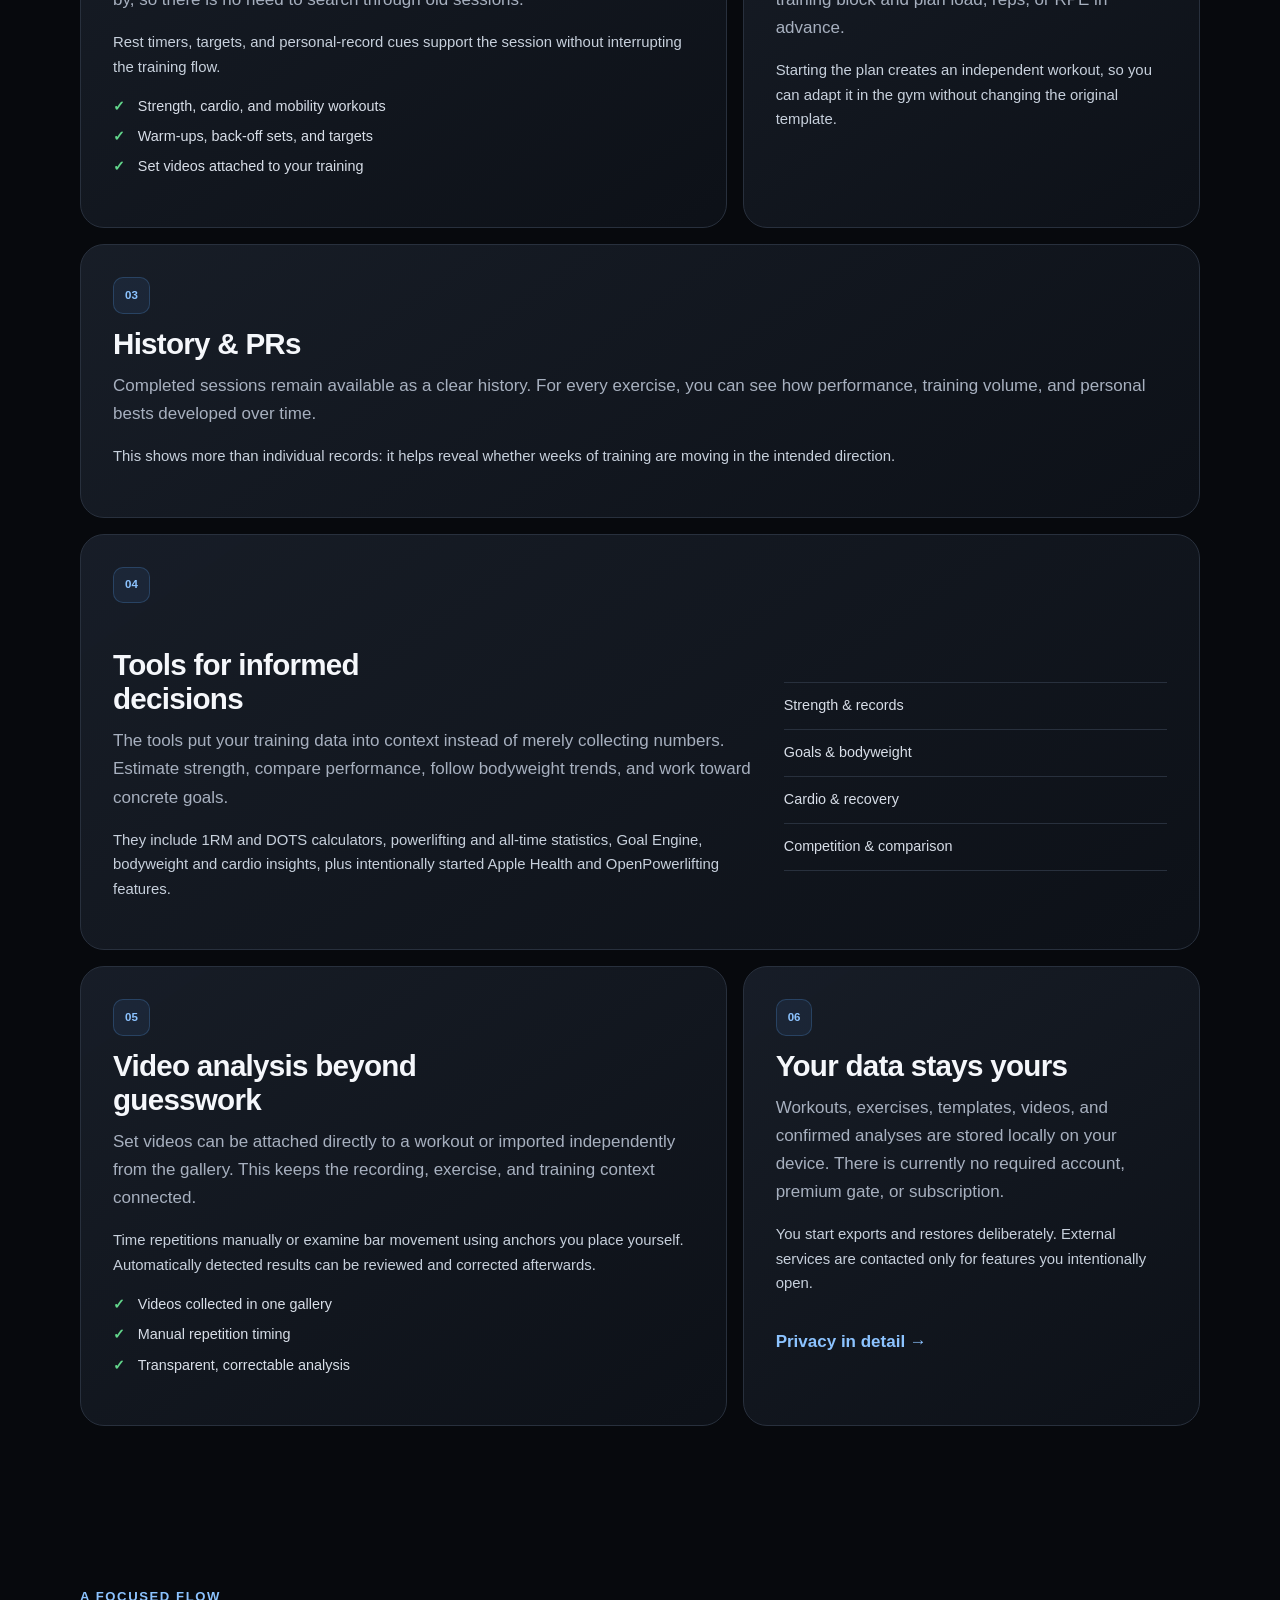
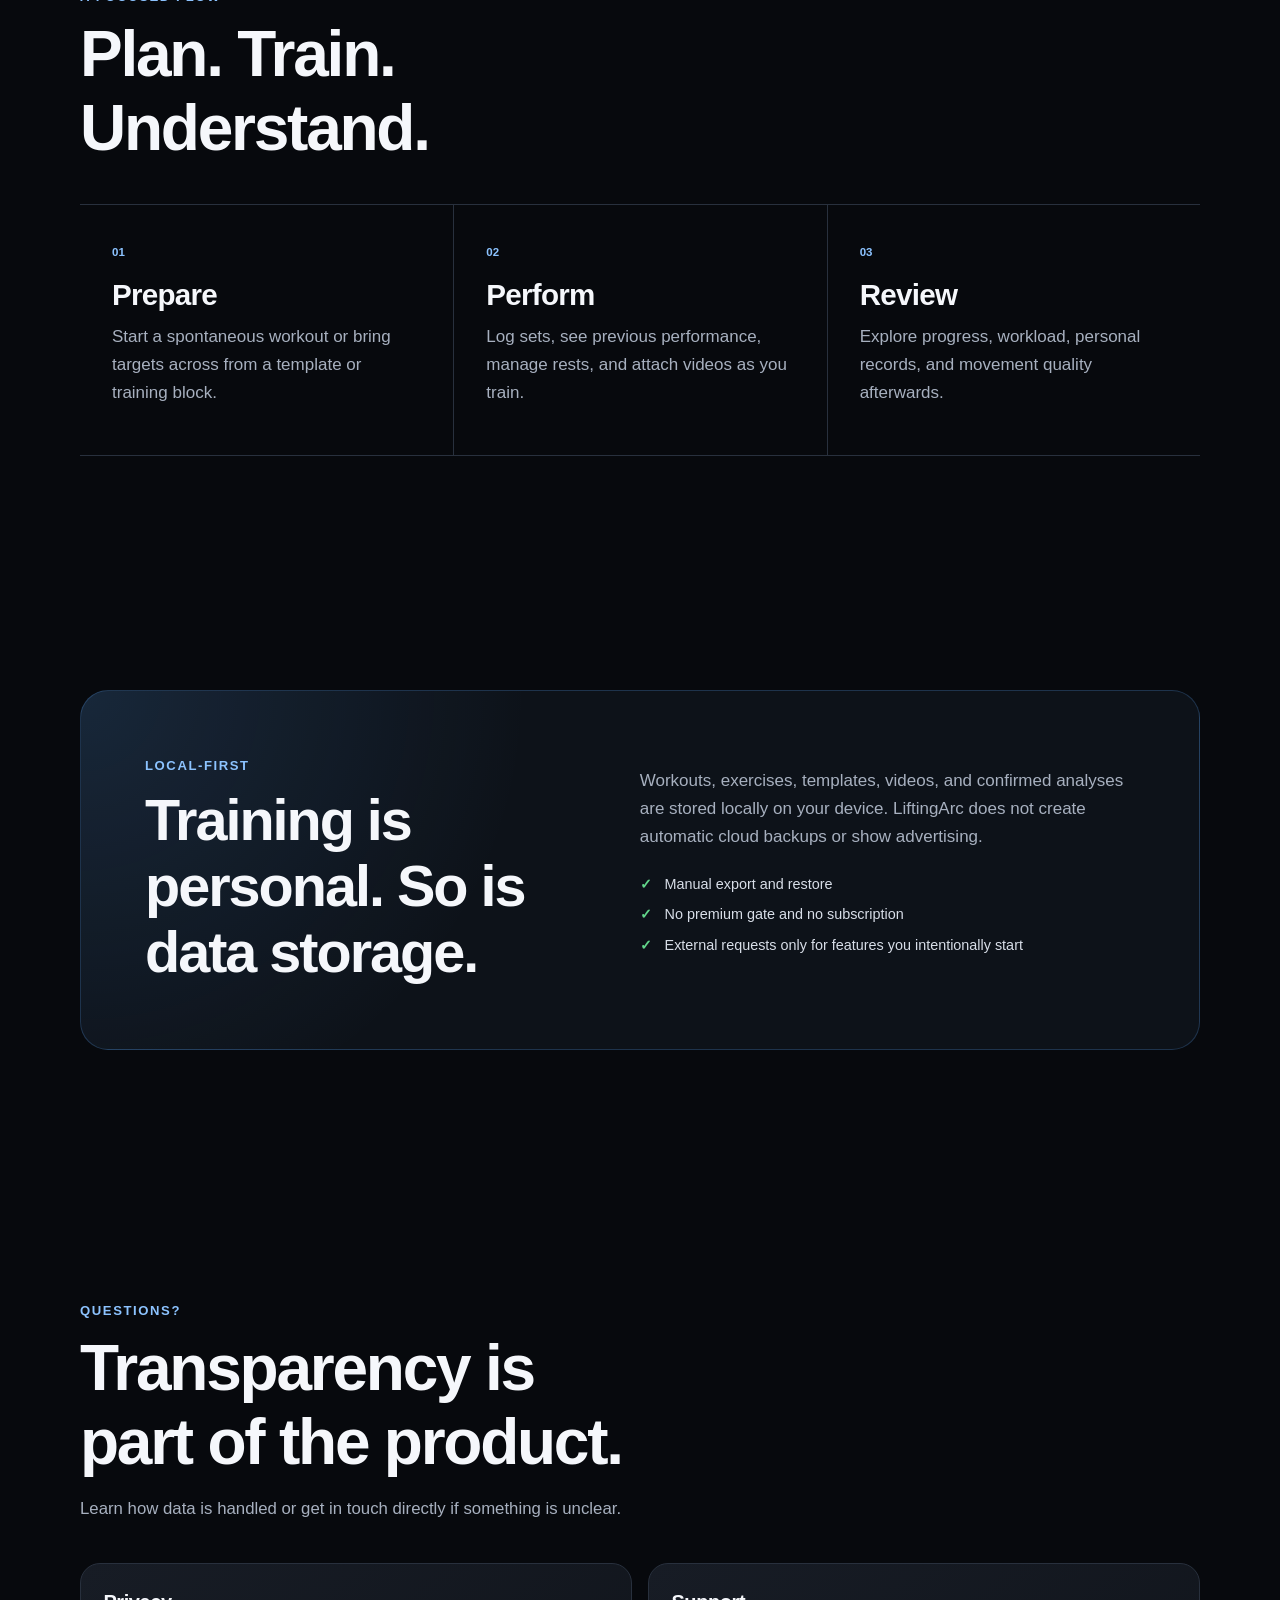
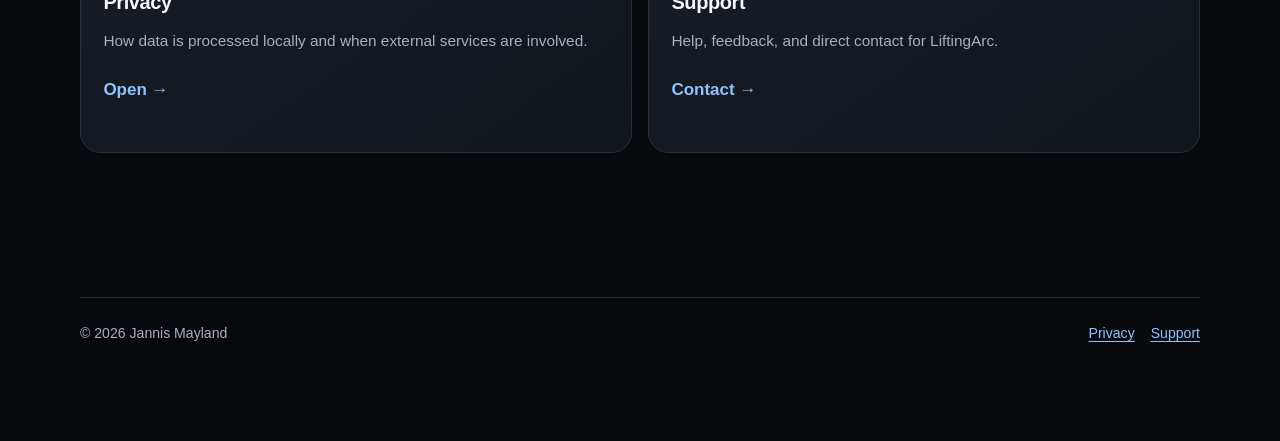
==== commit 21cbb1fc: "Add persistent App Store download button" ====
--- a/en/index.html
+++ b/en/index.html
@@ -9,7 +9,7 @@
     <link rel="alternate" hreflang="en" href="https://jamay5555.github.io/liftingarc/en/">
     <title>LiftingArc – Plan, track, and analyze your training</title>
     <link rel="icon" href="../app-icon.png" type="image/png">
-    <link rel="stylesheet" href="../styles.css?v=20261012-3">
+    <link rel="stylesheet" href="../styles.css?v=20261012-5">
   </head>
   <body class="landing">
     <a class="skip-link" href="#content">Skip to content</a>
@@ -64,6 +64,8 @@
       </section>
     </main>
 
+    <a class="app-store-cta" href="https://apps.apple.com/app/liftingarc/id6760977262" aria-label="Download LiftingArc on the App Store"><span>Download on the</span><strong>App Store</strong></a>
+
     <footer class="site-footer"><p>© 2026 Jannis Mayland</p><nav aria-label="Legal links"><a href="../privacy/en/">Privacy</a><a href="../support/en/">Support</a></nav></footer>
   </body>
 </html>
--- a/styles.css
+++ b/styles.css
@@ -146,6 +146,7 @@
 .document main {
   width: min(calc(100% - 2rem), var(--document-width));
   padding-top: clamp(2.5rem, 7vw, 5rem);
+  overflow-wrap: anywhere;
 }
 
 .eyebrow {
@@ -656,7 +657,7 @@
   flex-wrap: wrap;
   justify-content: space-between;
   gap: 0.7rem 1.2rem;
-  padding-block: 1.5rem 2.5rem;
+  padding-block: 1.5rem calc(6rem + env(safe-area-inset-bottom));
   border-top: 1px solid var(--border);
   color: var(--muted);
   font-size: 0.88rem;
@@ -669,6 +670,48 @@
 .site-footer nav {
   display: flex;
   gap: 1rem;
+}
+
+.app-store-cta {
+  position: fixed;
+  right: max(1rem, env(safe-area-inset-right));
+  bottom: max(1rem, env(safe-area-inset-bottom));
+  z-index: 20;
+  display: grid;
+  min-width: 168px;
+  min-height: 58px;
+  align-content: center;
+  padding: 0.62rem 1rem;
+  border: 1px solid rgba(255, 255, 255, 0.75);
+  border-radius: 15px;
+  background: rgba(248, 250, 253, 0.96);
+  box-shadow: 0 12px 34px rgba(0, 0, 0, 0.42);
+  color: #080b10;
+  line-height: 1.05;
+  text-decoration: none;
+  backdrop-filter: blur(14px);
+}
+
+.app-store-cta:hover {
+  background: #ffffff;
+  color: #080b10;
+  transform: translateY(-1px);
+}
+
+.app-store-cta span,
+.app-store-cta strong {
+  display: block;
+}
+
+.app-store-cta span {
+  margin-bottom: 0.18rem;
+  font-size: 0.7rem;
+  font-weight: 650;
+}
+
+.app-store-cta strong {
+  font-size: 1.08rem;
+  letter-spacing: -0.02em;
 }
 
 @media (max-width: 900px) {
@@ -692,6 +735,20 @@
 
   .feature-card-wide {
     grid-column: 1 / -1;
+  }
+}
+
+@media (max-width: 820px) {
+  .feature-card,
+  .feature-card-large,
+  .feature-card:nth-child(3),
+  .feature-card-wide {
+    grid-column: 1 / -1;
+  }
+
+  .feature-card-wide {
+    grid-template-columns: 1fr;
+    gap: 1.25rem;
   }
 }
 
@@ -731,6 +788,18 @@
 
   .hero-actions .button {
     width: 100%;
+  }
+
+  .concept-visual {
+    padding: 1.5rem;
+  }
+
+  .concept-step {
+    min-height: 78px;
+  }
+
+  .concept-visual > p {
+    margin-left: 0;
   }
 
   .workflow-grid,
@@ -762,6 +831,12 @@
     gap: 1rem;
     padding: 1.5rem;
   }
+
+  .app-store-cta {
+    right: max(1rem, env(safe-area-inset-right));
+    bottom: max(0.75rem, env(safe-area-inset-bottom));
+    min-height: 56px;
+  }
 }
 
 @media (prefers-reduced-motion: reduce) {
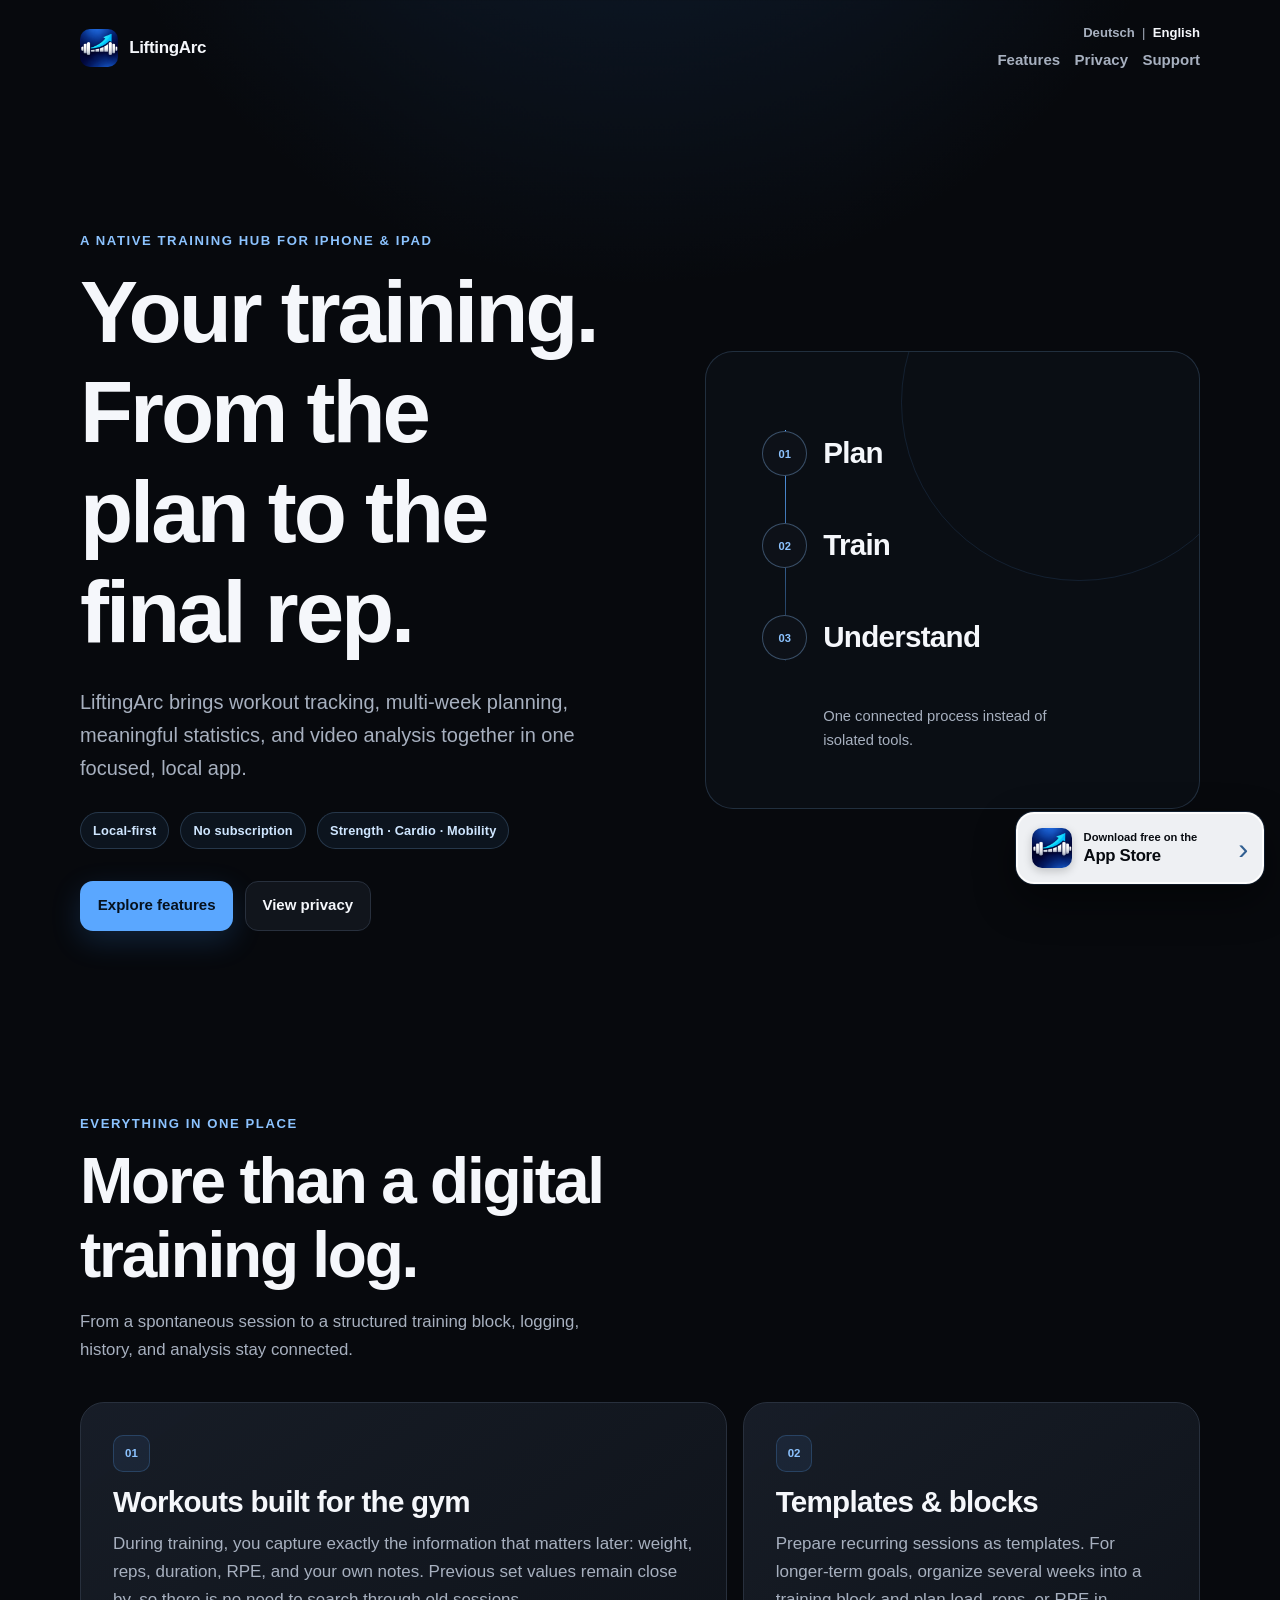
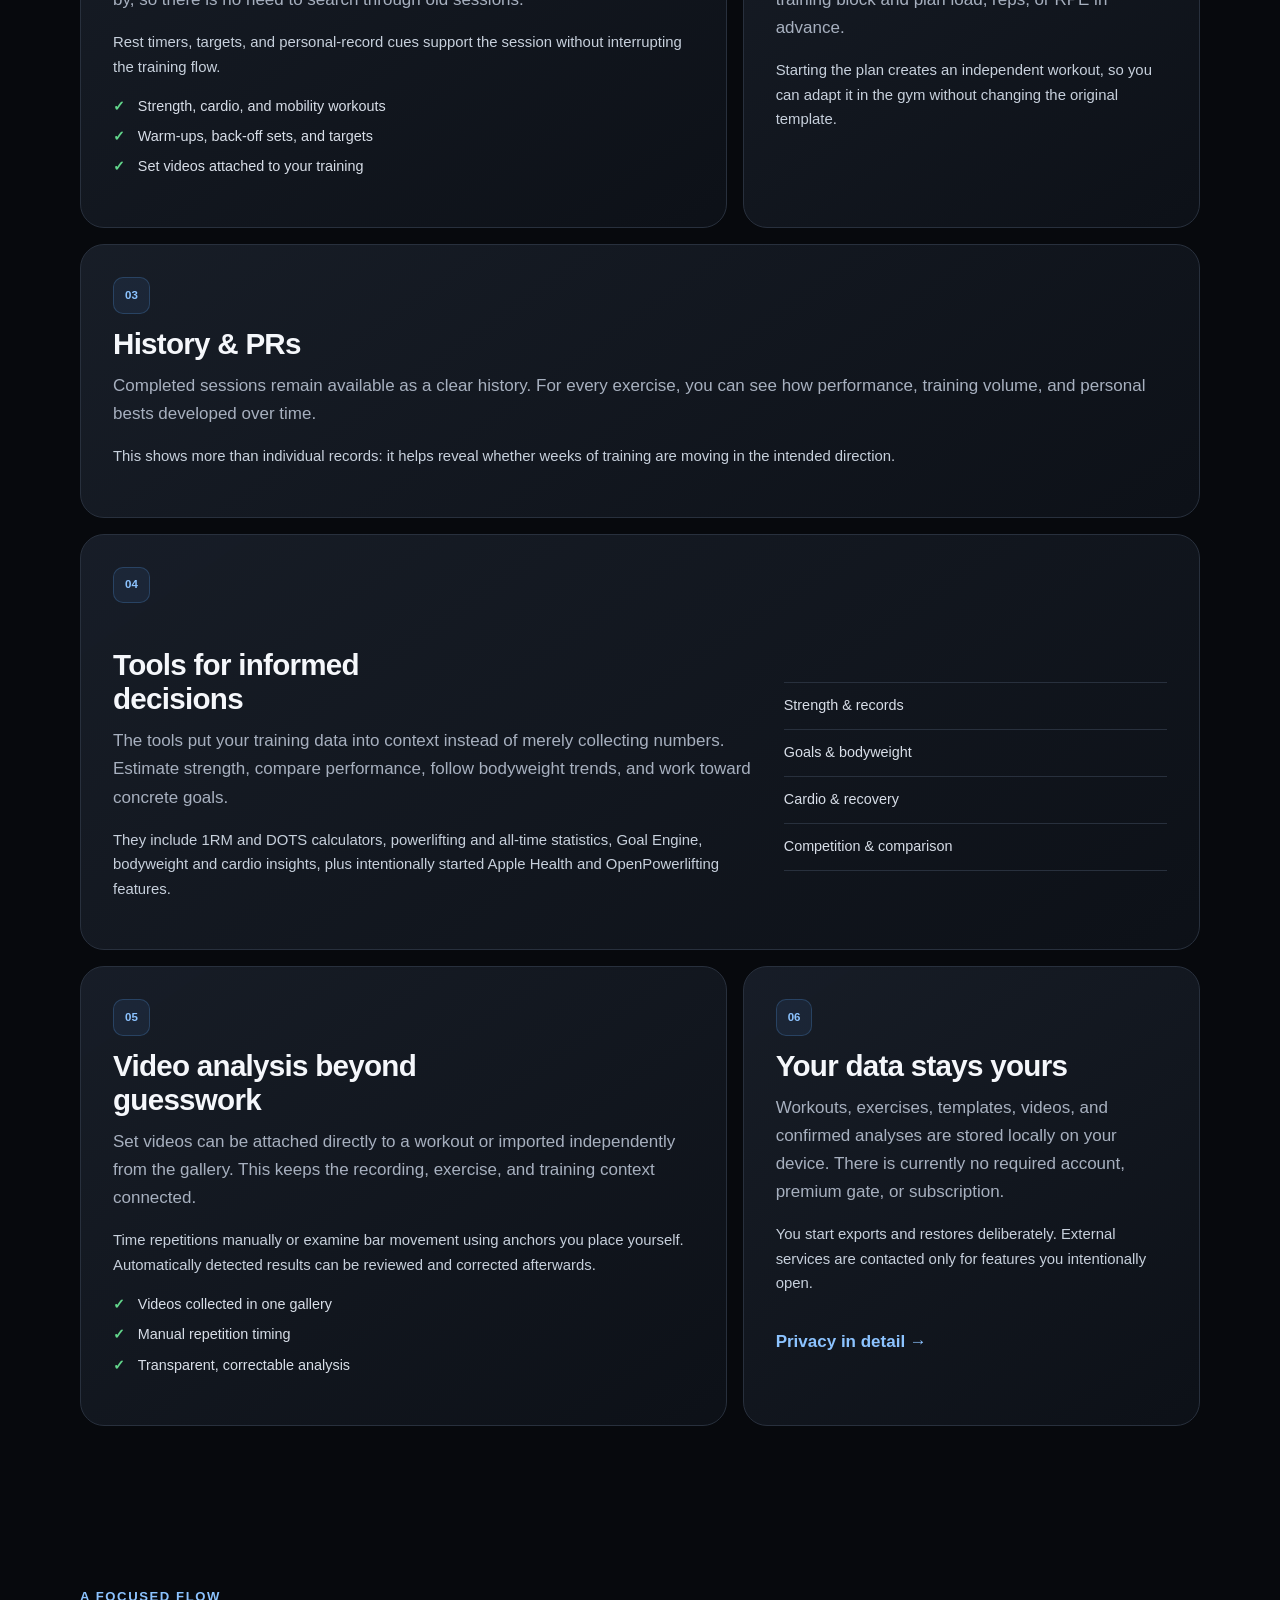
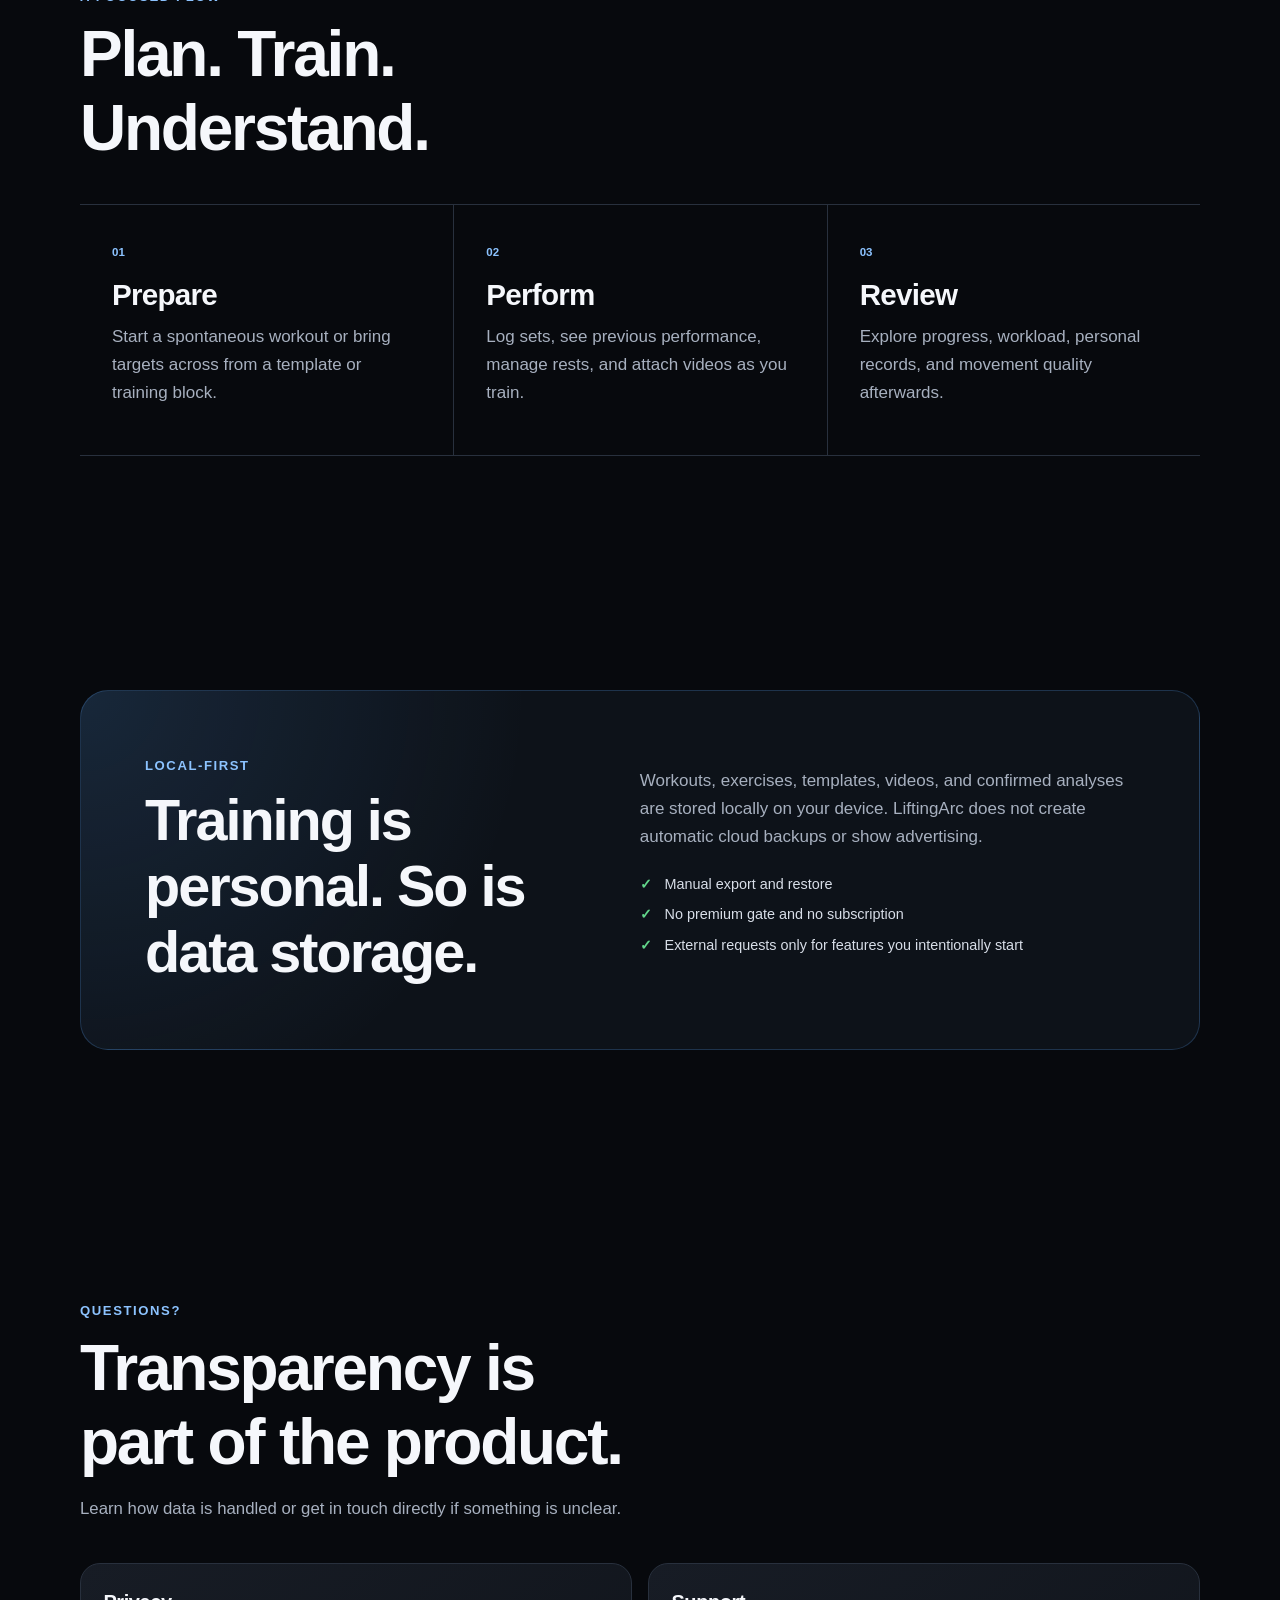
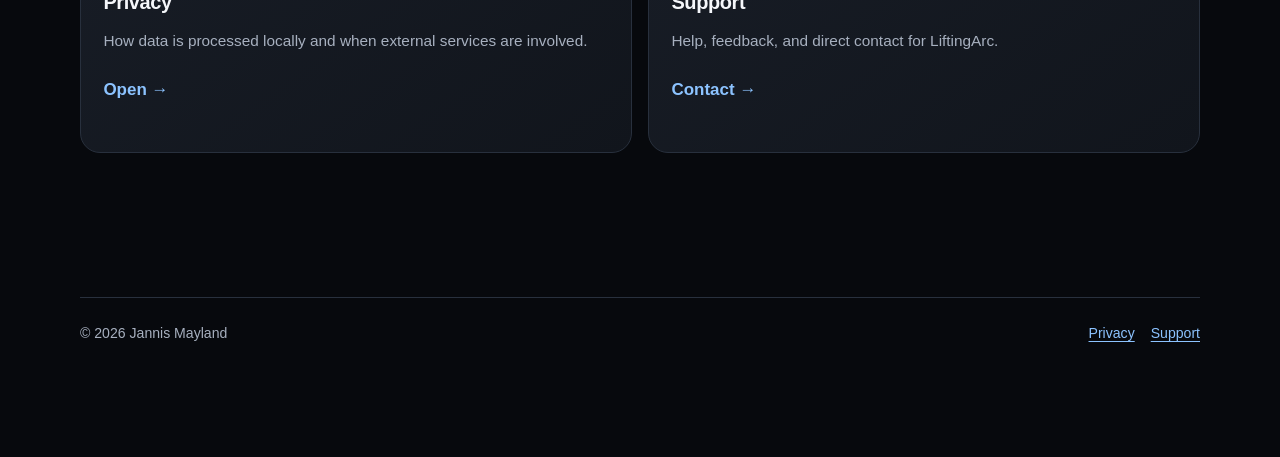
==== commit 260a8a10: "Emphasize App Store download action" ====
--- a/en/index.html
+++ b/en/index.html
@@ -9,7 +9,7 @@
     <link rel="alternate" hreflang="en" href="https://jamay5555.github.io/liftingarc/en/">
     <title>LiftingArc – Plan, track, and analyze your training</title>
     <link rel="icon" href="../app-icon.png" type="image/png">
-    <link rel="stylesheet" href="../styles.css?v=20261012-5">
+    <link rel="stylesheet" href="../styles.css?v=20261012-6">
   </head>
   <body class="landing">
     <a class="skip-link" href="#content">Skip to content</a>
@@ -64,7 +64,7 @@
       </section>
     </main>
 
-    <a class="app-store-cta" href="https://apps.apple.com/app/liftingarc/id6760977262" aria-label="Download LiftingArc on the App Store"><span>Download on the</span><strong>App Store</strong></a>
+    <a class="app-store-cta" href="https://apps.apple.com/app/liftingarc/id6760977262" aria-label="Download LiftingArc on the App Store"><img src="../app-icon.png" alt="" width="40" height="40"><span class="app-store-cta-copy"><span>Download free on the</span><strong>App Store</strong></span><span class="app-store-cta-arrow" aria-hidden="true">›</span></a>
 
     <footer class="site-footer"><p>© 2026 Jannis Mayland</p><nav aria-label="Legal links"><a href="../privacy/en/">Privacy</a><a href="../support/en/">Support</a></nav></footer>
   </body>
--- a/styles.css
+++ b/styles.css
@@ -657,7 +657,7 @@
   flex-wrap: wrap;
   justify-content: space-between;
   gap: 0.7rem 1.2rem;
-  padding-block: 1.5rem calc(6rem + env(safe-area-inset-bottom));
+  padding-block: 1.5rem calc(7rem + env(safe-area-inset-bottom));
   border-top: 1px solid var(--border);
   color: var(--muted);
   font-size: 0.88rem;
@@ -678,15 +678,18 @@
   bottom: max(1rem, env(safe-area-inset-bottom));
   z-index: 20;
   display: grid;
-  min-width: 168px;
-  min-height: 58px;
-  align-content: center;
-  padding: 0.62rem 1rem;
-  border: 1px solid rgba(255, 255, 255, 0.75);
-  border-radius: 15px;
+  min-width: 248px;
+  min-height: 72px;
+  grid-template-columns: 40px minmax(0, 1fr) auto;
+  align-items: center;
+  gap: 0.75rem;
+  padding: 0.68rem 0.85rem;
+  border: 2px solid rgba(255, 255, 255, 0.88);
+  border-radius: 18px;
   background: rgba(248, 250, 253, 0.96);
-  box-shadow: 0 12px 34px rgba(0, 0, 0, 0.42);
+  box-shadow: 0 16px 42px rgba(0, 0, 0, 0.48), 0 0 0 1px rgba(90, 167, 255, 0.18);
   color: #080b10;
+  cursor: pointer;
   line-height: 1.05;
   text-decoration: none;
   backdrop-filter: blur(14px);
@@ -698,20 +701,39 @@
   transform: translateY(-1px);
 }
 
-.app-store-cta span,
-.app-store-cta strong {
+.app-store-cta:active {
+  transform: translateY(1px);
+}
+
+.app-store-cta img {
+  width: 40px;
+  height: 40px;
+  border-radius: 10px;
+  box-shadow: 0 3px 10px rgba(0, 0, 0, 0.2);
+}
+
+.app-store-cta-copy,
+.app-store-cta-copy span,
+.app-store-cta-copy strong {
   display: block;
 }
 
-.app-store-cta span {
+.app-store-cta-copy span {
   margin-bottom: 0.18rem;
   font-size: 0.7rem;
   font-weight: 650;
 }
 
-.app-store-cta strong {
-  font-size: 1.08rem;
+.app-store-cta-copy strong {
+  font-size: 1.05rem;
   letter-spacing: -0.02em;
+}
+
+.app-store-cta-arrow {
+  color: #315f91;
+  font-size: 1.9rem;
+  font-weight: 450;
+  line-height: 1;
 }
 
 @media (max-width: 900px) {
@@ -779,15 +801,23 @@
 
   .hero {
     gap: 1.5rem;
-    padding-top: 3rem;
+    padding-top: 1.5rem;
   }
 
   .hero-copy h1 {
     font-size: clamp(2.65rem, 14vw, 4rem);
   }
 
+  .hero-tags {
+    display: none;
+  }
+
   .hero-actions .button {
     width: 100%;
+  }
+
+  .hero-actions .button-secondary {
+    display: none;
   }
 
   .concept-visual {
@@ -835,7 +865,10 @@
   .app-store-cta {
     right: max(1rem, env(safe-area-inset-right));
     bottom: max(0.75rem, env(safe-area-inset-bottom));
-    min-height: 56px;
+    min-width: 226px;
+    min-height: 68px;
+    gap: 0.65rem;
+    padding: 0.58rem 0.72rem;
   }
 }
 
